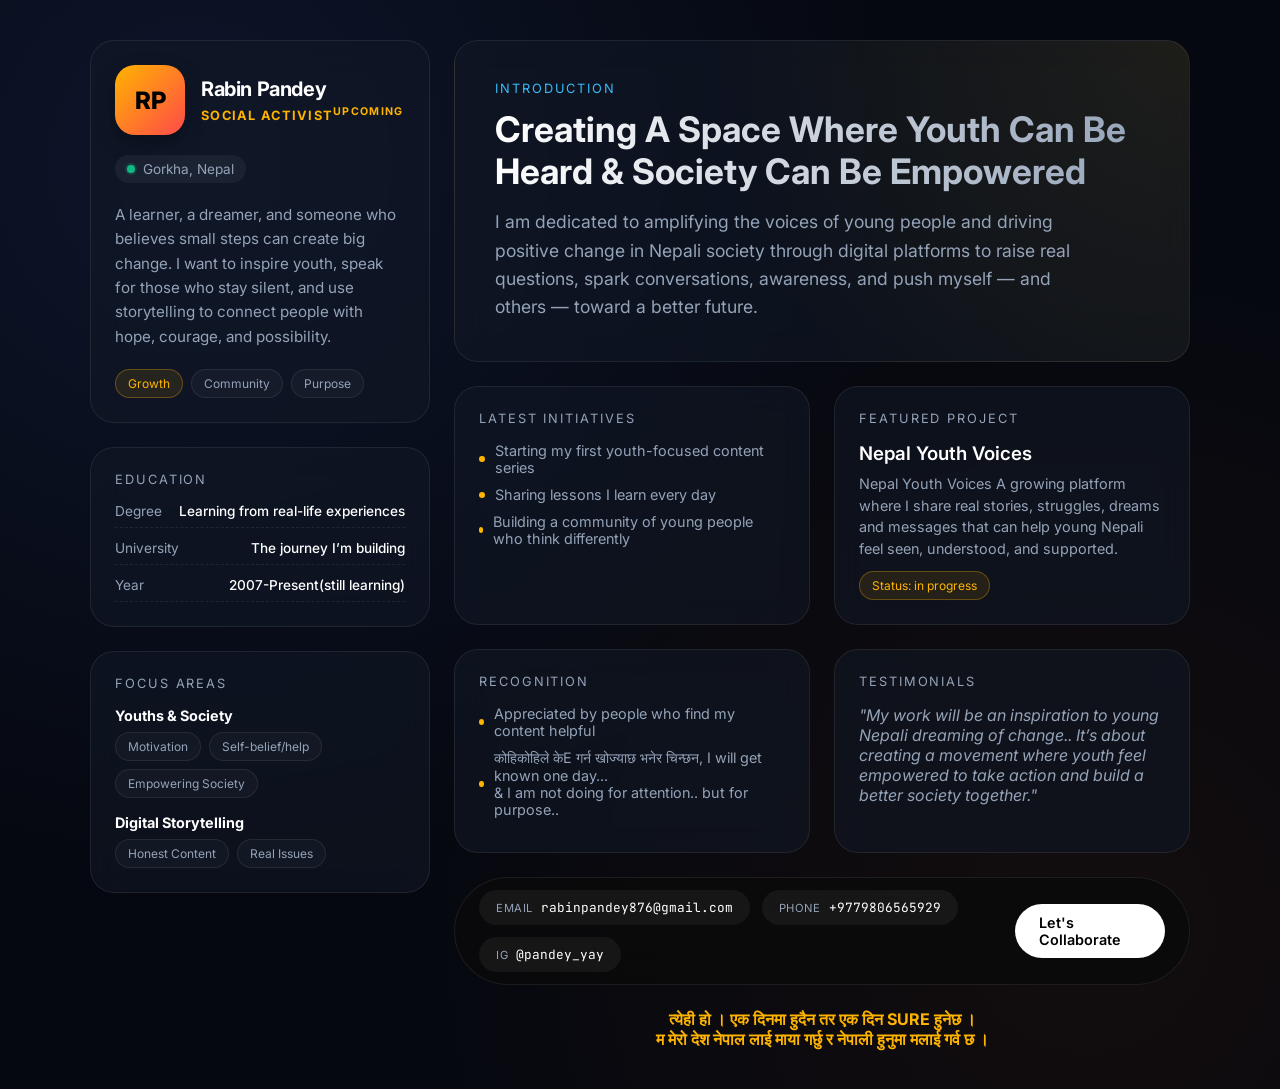
==== index.html @ 6af4e83b "allset" ====
<!DOCTYPE html>
<html lang="en">
<head>
  <meta charset="UTF-8" />
  <meta name="viewport" content="width=device-width, initial-scale=1.0" />
  <title>Rabin Pandey | Social Activist & Digital Storyteller</title>
  <meta name="description" content="Rabin Pandey - Social Activist & Digital Storyteller from Gorkha, Nepal." />
  
  <link rel="preconnect" href="https://fonts.googleapis.com">
  <link rel="preconnect" href="https://fonts.gstatic.com" crossorigin>
  <link href="https://fonts.googleapis.com/css2?family=Inter:wght@300;400;500;600;700&family=JetBrains+Mono:wght@400;500&display=swap" rel="stylesheet">

  <style>
    :root {
      /* Color Palette - Dark Theme */
      --bg-dark: #050810;
      --bg-card: rgba(18, 24, 38, 0.6);
      --bg-card-hover: rgba(30, 41, 59, 0.7);
      
      --accent-primary: #FFB400; /* Gold */
      --accent-glow: rgba(255, 180, 0, 0.3);
      --accent-blue: #38bdf8;
      
      --text-main: #ffffff;
      --text-muted: #94a3b8;
      
      --border-light: rgba(255, 255, 255, 0.08);
      --glass-blur: blur(16px);
      
      --font-main: 'Inter', sans-serif;
      --font-code: 'JetBrains Mono', monospace;
      
      --transition: all 0.3s cubic-bezier(0.25, 0.8, 0.25, 1);
    }

    * { margin: 0; padding: 0; box-sizing: border-box; }

    body {
      min-height: 100vh;
      font-family: var(--font-main);
      background-color: var(--bg-dark);
      /* Subtle animated background mesh */
      background-image: 
        radial-gradient(circle at 15% 15%, rgba(20, 30, 60, 0.6) 0%, transparent 50%),
        radial-gradient(circle at 85% 85%, rgba(40, 20, 10, 0.4) 0%, transparent 50%);
      color: var(--text-main);
      display: flex;
      justify-content: center;
      padding: 40px 20px;
    }

    /* Main Container */
    .container {
      width: 100%;
      max-width: 1100px;
      display: grid;
      grid-template-columns: 340px 1fr; /* Sidebar fixed width, Content flexible */
      gap: 24px;
      animation: fadeIn 0.8s ease-out;
    }

    /* --- Left Sidebar (Profile) --- */
    .sidebar {
      display: flex;
      flex-direction: column;
      gap: 24px;
    }

    /* Common Card Style */
    .card {
      background: var(--bg-card);
      backdrop-filter: var(--glass-blur);
      -webkit-backdrop-filter: var(--glass-blur);
      border: 1px solid var(--border-light);
      border-radius: 24px;
      padding: 24px;
      transition: var(--transition);
      position: relative;
      overflow: hidden;
    }

    .card:hover {
      background: var(--bg-card-hover);
      transform: translateY(-4px);
      border-color: rgba(255, 255, 255, 0.15);
      box-shadow: 0 20px 40px rgba(0,0,0,0.3);
    }

    /* Profile Card specific */
    .profile-card {
      text-align: left;
    }

    .profile-header {
      display: flex;
      align-items: center;
      gap: 16px;
      margin-bottom: 20px;
    }

    .avatar {
      width: 70px;
      height: 70px;
      border-radius: 20px;
      background: linear-gradient(135deg, var(--accent-primary), #ff4a4a);
      display: flex;
      align-items: center;
      justify-content: center;
      font-weight: 800;
      font-size: 1.5rem;
      color: #000;
      box-shadow: 0 8px 20px rgba(0,0,0,0.3);
    }

    .profile-info h1 {
      font-size: 1.25rem;
      font-weight: 700;
      letter-spacing: -0.02em;
    }

    .profile-info h2 {
      font-size: 0.8rem;
      color: var(--accent-primary);
      text-transform: uppercase;
      letter-spacing: 0.1em;
      margin-top: 4px;
    }

    .location {
      display: inline-flex;
      align-items: center;
      gap: 8px;
      font-size: 0.85rem;
      color: var(--text-muted);
      background: rgba(255,255,255,0.05);
      padding: 6px 12px;
      border-radius: 100px;
      margin-bottom: 20px;
    }

    .status-dot {
      width: 8px;
      height: 8px;
      background-color: #10b981; /* Green for active/online */
      border-radius: 50%;
      box-shadow: 0 0 0 2px rgba(16, 185, 129, 0.2);
    }

    .bio {
      font-size: 0.95rem;
      line-height: 1.6;
      color: var(--text-muted);
      margin-bottom: 20px;
    }

    .bio span { color: var(--text-main); font-weight: 500; }

    /* Tags/Pills */
    .tag-container {
      display: flex;
      flex-wrap: wrap;
      gap: 8px;
    }

    .pill {
      font-size: 0.75rem;
      padding: 6px 12px;
      border-radius: 100px;
      background: rgba(255,255,255,0.03);
      border: 1px solid var(--border-light);
      color: var(--text-muted);
    }

    .pill.highlight {
      background: rgba(255, 180, 0, 0.1);
      border-color: rgba(255, 180, 0, 0.3);
      color: var(--accent-primary);
    }

    /* Education List */
    .edu-list {
      list-style: none;
      display: flex;
      flex-direction: column;
      gap: 12px;
      margin-top: 10px;
    }

    .edu-item {
      display: flex;
      justify-content: space-between;
      font-size: 0.85rem;
      border-bottom: 1px dashed var(--border-light);
      padding-bottom: 8px;
    }

    .edu-label { color: var(--text-muted); }
    .edu-val { font-weight: 500; text-align: right; }

    /* Focus Grid */
    .focus-grid {
      display: grid;
      grid-template-columns: 1fr;
      gap: 16px;
    }

    .focus-item h4 {
      font-size: 0.9rem;
      margin-bottom: 8px;
      color: var(--text-main);
    }

    /* --- Right Content Area --- */
    .main-content {
      display: flex;
      flex-direction: column;
      gap: 24px;
    }

    /* Hero Section */
    .hero {
      padding: 40px;
      background: radial-gradient(circle at top right, rgba(255, 180, 0, 0.08), transparent 60%), var(--bg-card);
    }

    .hero-eyebrow {
      font-size: 0.8rem;
      text-transform: uppercase;
      letter-spacing: 0.15em;
      color: var(--accent-blue);
      margin-bottom: 12px;
      display: block;
    }

    .hero h1 {
      font-size: 2.2rem;
      line-height: 1.2;
      margin-bottom: 16px;
      background: linear-gradient(to right, #fff, #94a3b8);
      background-clip: text;
      -webkit-background-clip: text;
      -webkit-text-fill-color: transparent;
    }

    .hero p {
      font-size: 1.1rem;
      color: var(--text-muted);
      max-width: 90%;
      line-height: 1.6;
    }

    /* Bento Grid for Projects */
    .bento-grid {
      display: grid;
      grid-template-columns: repeat(2, 1fr);
      gap: 24px;
    }

    .section-title {
      font-size: 0.8rem;
      text-transform: uppercase;
      letter-spacing: 0.15em;
      color: var(--text-muted);
      margin-bottom: 16px;
    }

    .list-styled li {
      display: flex;
      align-items: center;
      gap: 10px;
      margin-bottom: 10px;
      color: var(--text-muted);
      font-size: 0.9rem;
    }

    .bullet {
      width: 6px;
      height: 6px;
      background: var(--accent-primary);
      border-radius: 50%;
    }

    /* Footer / Contact Bar */
    .contact-bar {
      grid-column: 1 / -1; /* Span full width */
      background: rgba(10, 10, 10, 0.8);
      border: 1px solid var(--border-light);
      border-radius: 100px;
      padding: 12px 24px;
      display: flex;
      justify-content: space-between;
      align-items: center;
      backdrop-filter: blur(20px);
    }

    .contact-links {
      display: flex;
      gap: 12px;
      flex-wrap: wrap;
    }

    .contact-pill {
      display: flex;
      align-items: center;
      gap: 8px;
      background: rgba(255,255,255,0.05);
      border: 1px solid transparent;
      padding: 8px 16px;
      border-radius: 100px;
      font-size: 0.8rem;
      cursor: pointer;
      transition: all 0.2s;
    }

    .contact-pill:hover {
      background: rgba(255,255,255,0.1);
      border-color: var(--accent-primary);
    }

    .contact-pill .label { color: var(--text-muted); text-transform: uppercase; font-size: 0.7rem; letter-spacing: 0.05em; }
    .contact-pill .value { font-family: var(--font-code); color: var(--text-main); }

    .cta-button {
      background: var(--text-main);
      color: #000;
      padding: 10px 24px;
      border-radius: 100px;
      font-weight: 600;
      font-size: 0.9rem;
      text-decoration: none;
      transition: transform 0.2s;
    }
    
    .cta-button:hover { transform: scale(1.05); }

    /* Toast Notification */
    .toast {
      position: fixed;
      bottom: 30px;
      left: 50%;
      transform: translateX(-50%) translateY(100px);
      background: #fff;
      color: #000;
      padding: 12px 24px;
      border-radius: 100px;
      font-weight: 500;
      font-size: 0.9rem;
      opacity: 0;
      transition: all 0.4s cubic-bezier(0.175, 0.885, 0.32, 1.275);
      z-index: 100;
      box-shadow: 0 10px 30px rgba(0,0,0,0.5);
    }

    .toast.show {
      transform: translateX(-50%) translateY(0);
      opacity: 1;
    }

    /* Responsive Design */
    @media (max-width: 900px) {
      .container { grid-template-columns: 1fr; }
      .contact-bar { flex-direction: column; gap: 16px; border-radius: 24px; padding: 20px; align-items: flex-start; }
      .contact-links { width: 100%; }
      .cta-button { width: 100%; text-align: center; }
    }
    
    @media (max-width: 600px) {
      .bento-grid { grid-template-columns: 1fr; }
      .hero h1 { font-size: 1.8rem; }
    }

    @keyframes fadeIn {
      from { opacity: 0; transform: translateY(20px); }
      to { opacity: 1; transform: translateY(0); }
    }
  </style>
</head>
<body>

  <div class="container">
    
    <aside class="sidebar">
      
      <div class="card profile-card">
        <div class="profile-header">
          <div class="avatar">RP</div>
          <div class="profile-info">
            <h1>Rabin Pandey</h1>
            <h2>Social Activist<sup>upcoming</sup></h2>
          </div>
        </div>
        
        <div class="location">
          <span class="status-dot"></span>
          Gorkha, Nepal
        </div>
        
        <p class="bio">
A learner, a dreamer, and someone who believes small steps can create big change. I want to inspire youth, speak for those who stay silent, and use storytelling to connect people with hope, courage, and possibility.        </p>
        
        <div class="tag-container">
          <span class="pill highlight">Growth</span>
          <span class="pill">Community</span>
          <span class="pill">Purpose</span>
        </div>
      </div>

      <div class="card">
        <div class="section-title">Education</div>
        <ul class="edu-list">
          <li class="edu-item">
            <span class="edu-label">Degree</span>
            <span class="edu-val">Learning from real-life experiences</span>
          </li>
          <li class="edu-item">
            <span class="edu-label">University</span>
            <span class="edu-val">The journey I’m building</span>
          </li>
          <li class="edu-item">
            <span class="edu-label">Year</span>
            <span class="edu-val">2007-Present(still learning)</span>
          </li>
        </ul>
      </div>

      <div class="card">
        <div class="section-title">Focus Areas</div>
        <div class="focus-grid">
          <div class="focus-item">
            <h4>Youths & Society</h4>
            <div class="tag-container">
              <span class="pill">Motivation</span>
              <span class="pill">Self-belief/help</span>
              <span class="pill">Empowering Society</span>
            </div>
          </div>
          <div class="focus-item">
            <h4>Digital Storytelling</h4>
            <div class="tag-container">
              <span class="pill">Honest Content</span>
              <span class="pill">Real Issues</span>
            </div>
          </div>
        </div>
      </div>

    </aside>

    <main class="main-content">
      
      <div class="card hero">
        <span class="hero-eyebrow">Introduction</span>
        <h1>Creating A Space Where Youth Can Be Heard & Society Can Be Empowered</h1>
        <p>I am dedicated to amplifying the voices of young people and driving positive change in Nepali society through digital platforms to raise real questions, spark conversations, awareness, and push myself — and others — toward a better future.</p>
      </div>

      <div class="bento-grid">
        
        <div class="card">
          <div class="section-title">Latest Initiatives</div>
          <ul class="list-styled">
            <li><span class="bullet"></span> Starting my first youth-focused content series</li>
            <li><span class="bullet"></span> Sharing lessons I learn every day</li>
            <li><span class="bullet"></span> Building a community of young people who think differently</li>
          </ul>
        </div>

        <div class="card">
          <div class="section-title">Featured Project</div>
          <h3 style="margin-bottom:8px; font-weight:600;">Nepal Youth Voices</h3>
          <p style="color:var(--text-muted); font-size:0.9rem; line-height:1.5;">
            Nepal Youth Voices
            A growing platform where I share real stories, struggles, dreams and messages that can help young Nepali feel seen, understood, and supported.
          </p>
          <div class="tag-container" style="margin-top:12px;">
            <span class="pill highlight"> Status: in progress</span>
          </div>
        </div>

        <div class="card">
          <div class="section-title">Recognition</div>
          <ul class="list-styled">
            <li><span class="bullet"></span> Appreciated by people who find my content helpful</li>
            <li><span class="bullet"></span> कोहिकोहिले केE गर्न खोज्याछ भनेर चिन्छन, I will get known one day... <br> & I am not doing for attention.. but for purpose..</li>
          </ul>
        </div>

        <div class="card">
          <div class="section-title">Testimonials</div>
          <p style="font-style: italic; color:var(--text-muted);">
            "My work will be an inspiration to young Nepali dreaming of change.. It’s about creating a movement where youth feel empowered to take action and build a better society together."
          </p>
        </div>

      </div> <div class="contact-bar">
        <div class="contact-links">
          <div class="contact-pill" onclick="copyToClipboard('rabinpandey876@gmail.com')">
            <span class="label">Email</span>
            <span class="value">rabinpandey876@gmail.com</span>
          </div>
          <div class="contact-pill" onclick="copyToClipboard('+9779806565929')">
            <span class="label">Phone</span>
            <span class="value">+9779806565929</span>
          </div>
          <a href="https://instagram.com/pandey_yay" target="_blank" style="text-decoration:none;">
            <div class="contact-pill">
              <span class="label">IG</span>
              <span class="value">@pandey_yay</span>
            </div>
          </a>
        </div>
        <a href="mailto:rabinpandey876@gmail.com" class="cta-button">Let's Collaborate</a>
      </div>
      <div style="height: 40px;">
        <p style="color: #FFB400; text-align: center;"><b><strong>त्येही हो । एक दिनमा हुदैन तर एक दिन SURE हुनेछ । <br>
                        म मेरो देश नेपाल लाई माया गर्छु र नेपाली हुनुमा मलाई गर्व छ ।  
                  </strong></b></p>
      </div>
    </main>
  </div>

  <div class="toast" id="toast">Copied to clipboard!</div>

  <script>
    function copyToClipboard(text) {
      navigator.clipboard.writeText(text).then(() => {
        const toast = document.getElementById('toast');
        toast.textContent = `Copied: ${text}`;
        toast.classList.add('show');
        
        setTimeout(() => {
          toast.classList.remove('show');
        }, 3000);
      });
    }
  </script>

</body>
</html>
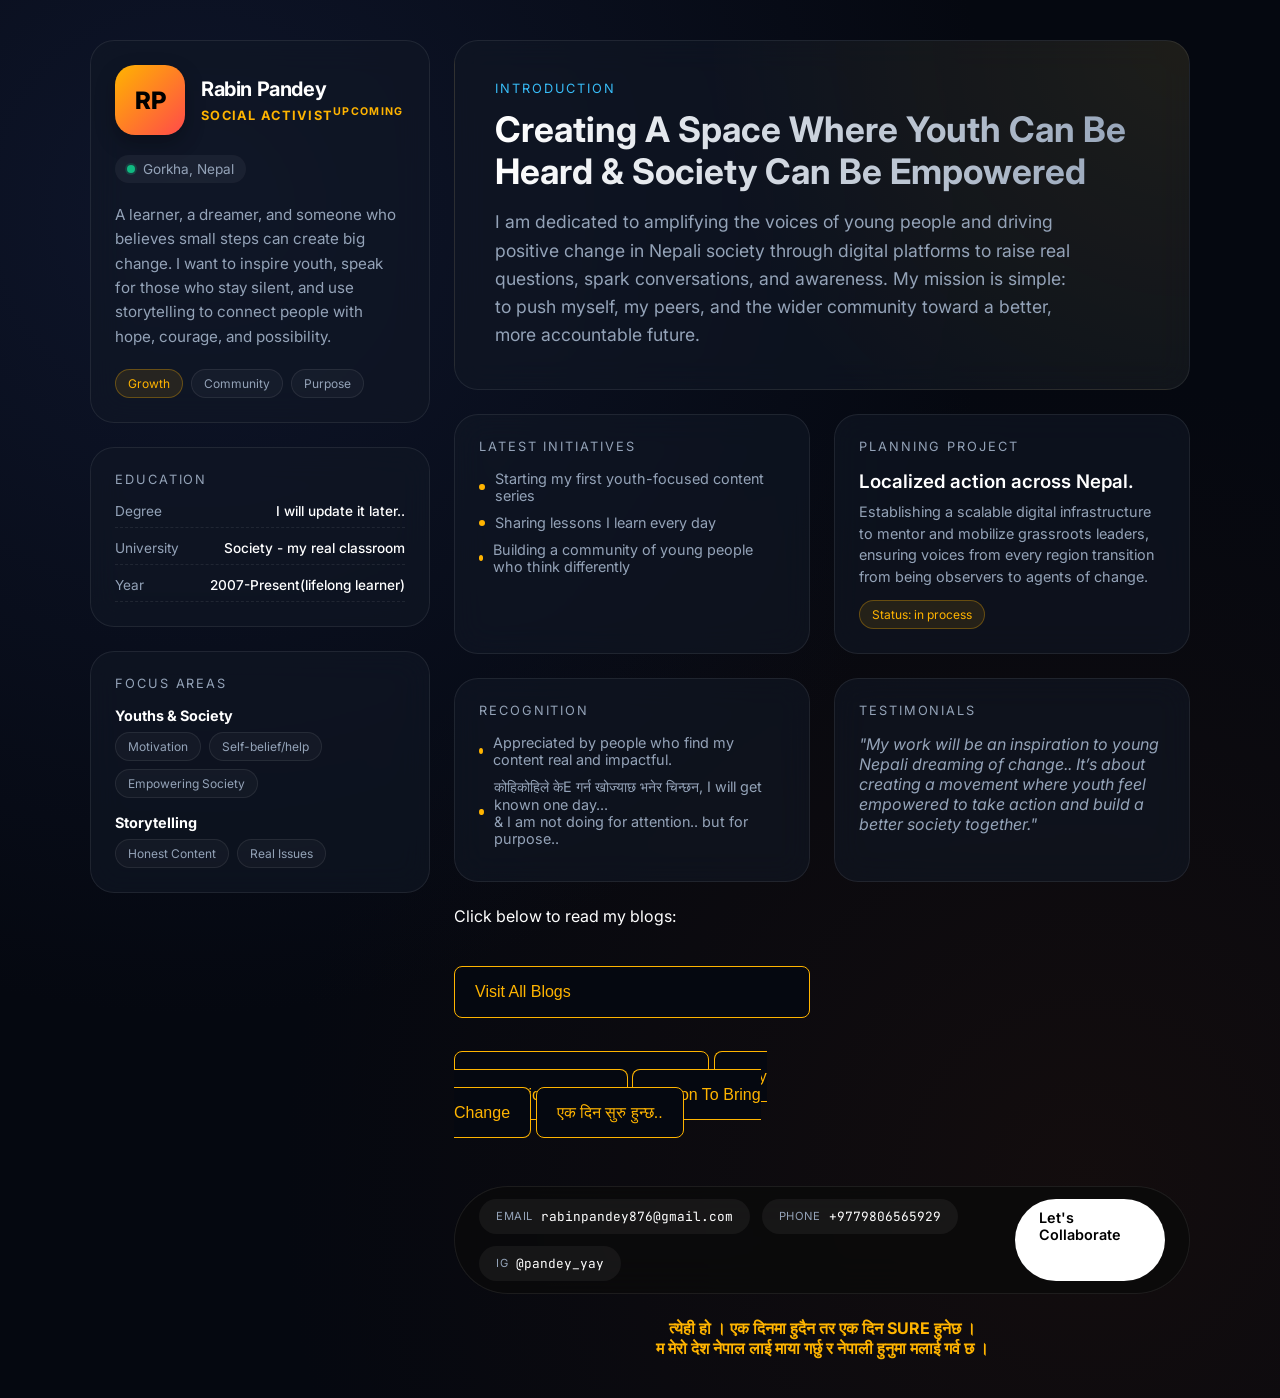
==== commit d44f9495: "blogadd" ====
--- a/index.html
+++ b/index.html
@@ -280,6 +280,31 @@
       border-radius: 50%;
     }
 
+    .blog-links {
+      display: flex;
+      flex-direction: column;
+      gap: 50px;
+      max-width: 600px;
+      margin: 40px auto;
+      font-family: Arial, sans-serif;
+    }
+
+    .blog-links a {
+      text-decoration: none;
+      padding: 16px 20px;
+      border-radius: 8px;
+      background-color: #050810;
+      color: #FFB400;
+      border: 1px solid #FFB400;
+      transition: all 0.7s ease;
+    }
+
+    .blog-links a:hover {
+      background-color: #FFB400;
+      color: #050810;
+      transform: translateY(-2px);
+    }
+
     /* Footer / Contact Bar */
     .contact-bar {
       grid-column: 1 / -1; /* Span full width */
@@ -289,7 +314,7 @@
       padding: 12px 24px;
       display: flex;
       justify-content: space-between;
-      align-items: center;
+      align-items: space-between;
       backdrop-filter: blur(20px);
     }
 
@@ -396,8 +421,9 @@
         </div>
         
         <p class="bio">
-A learner, a dreamer, and someone who believes small steps can create big change. I want to inspire youth, speak for those who stay silent, and use storytelling to connect people with hope, courage, and possibility.        </p>
-        
+          A learner, a dreamer, and someone who believes small steps can create big change. I want to inspire youth, speak for those who stay silent, and use storytelling to connect people with hope, courage, and possibility.        
+        </p>
+
         <div class="tag-container">
           <span class="pill highlight">Growth</span>
           <span class="pill">Community</span>
@@ -410,15 +436,15 @@
         <ul class="edu-list">
           <li class="edu-item">
             <span class="edu-label">Degree</span>
-            <span class="edu-val">Learning from real-life experiences</span>
+            <span class="edu-val">I will update it later..</span>
           </li>
           <li class="edu-item">
             <span class="edu-label">University</span>
-            <span class="edu-val">The journey I’m building</span>
+            <span class="edu-val">Society - my real classroom</span>
           </li>
           <li class="edu-item">
             <span class="edu-label">Year</span>
-            <span class="edu-val">2007-Present(still learning)</span>
+            <span class="edu-val">2007-Present(lifelong learner)</span>
           </li>
         </ul>
       </div>
@@ -435,7 +461,7 @@
             </div>
           </div>
           <div class="focus-item">
-            <h4>Digital Storytelling</h4>
+            <h4>Storytelling</h4>
             <div class="tag-container">
               <span class="pill">Honest Content</span>
               <span class="pill">Real Issues</span>
@@ -451,7 +477,8 @@
       <div class="card hero">
         <span class="hero-eyebrow">Introduction</span>
         <h1>Creating A Space Where Youth Can Be Heard & Society Can Be Empowered</h1>
-        <p>I am dedicated to amplifying the voices of young people and driving positive change in Nepali society through digital platforms to raise real questions, spark conversations, awareness, and push myself — and others — toward a better future.</p>
+        <p>I am dedicated to amplifying the voices of young people and driving positive change in Nepali society through digital platforms to raise real questions, spark conversations, and awareness.
+          My mission is simple: to push myself, my peers, and the wider community toward a better, more accountable future.</p>
       </div>
 
       <div class="bento-grid">
@@ -466,21 +493,21 @@
         </div>
 
         <div class="card">
-          <div class="section-title">Featured Project</div>
-          <h3 style="margin-bottom:8px; font-weight:600;">Nepal Youth Voices</h3>
+          <div class="section-title">Planning Project</div>
+          <h3 style="margin-bottom:8px; font-weight:600;">Localized action across Nepal.</h3>
           <p style="color:var(--text-muted); font-size:0.9rem; line-height:1.5;">
-            Nepal Youth Voices
-            A growing platform where I share real stories, struggles, dreams and messages that can help young Nepali feel seen, understood, and supported.
+            Establishing a scalable digital infrastructure to mentor and mobilize grassroots leaders, 
+            ensuring voices from every region transition from being observers to agents of change.
           </p>
           <div class="tag-container" style="margin-top:12px;">
-            <span class="pill highlight"> Status: in progress</span>
+            <span class="pill highlight"> Status: in process</span>
           </div>
         </div>
 
         <div class="card">
           <div class="section-title">Recognition</div>
           <ul class="list-styled">
-            <li><span class="bullet"></span> Appreciated by people who find my content helpful</li>
+            <li><span class="bullet"></span> Appreciated by people who find my content real and impactful.</li>
             <li><span class="bullet"></span> कोहिकोहिले केE गर्न खोज्याछ भनेर चिन्छन, I will get known one day... <br> & I am not doing for attention.. but for purpose..</li>
           </ul>
         </div>
@@ -490,6 +517,19 @@
           <p style="font-style: italic; color:var(--text-muted);">
             "My work will be an inspiration to young Nepali dreaming of change.. It’s about creating a movement where youth feel empowered to take action and build a better society together."
           </p>
+        </div>
+
+        <div>
+        <p>Click below to read my blogs:</p>
+          <div class="blog-links">
+            <a href="/blogs/">Visit All Blogs</a>
+            <div class="blogs-lists">
+              <a href="/blogs/">The Journey Towards Change</a>
+              <a href="/blogs/">Why Youth's Voice Matters</a>
+              <a href="/blogs/">Action To Bring Change</a>
+              <a href="/blogs/">एक दिन सुरु हुन्छ..</a>
+            </div>
+          </div>
         </div>
 
       </div> <div class="contact-bar">
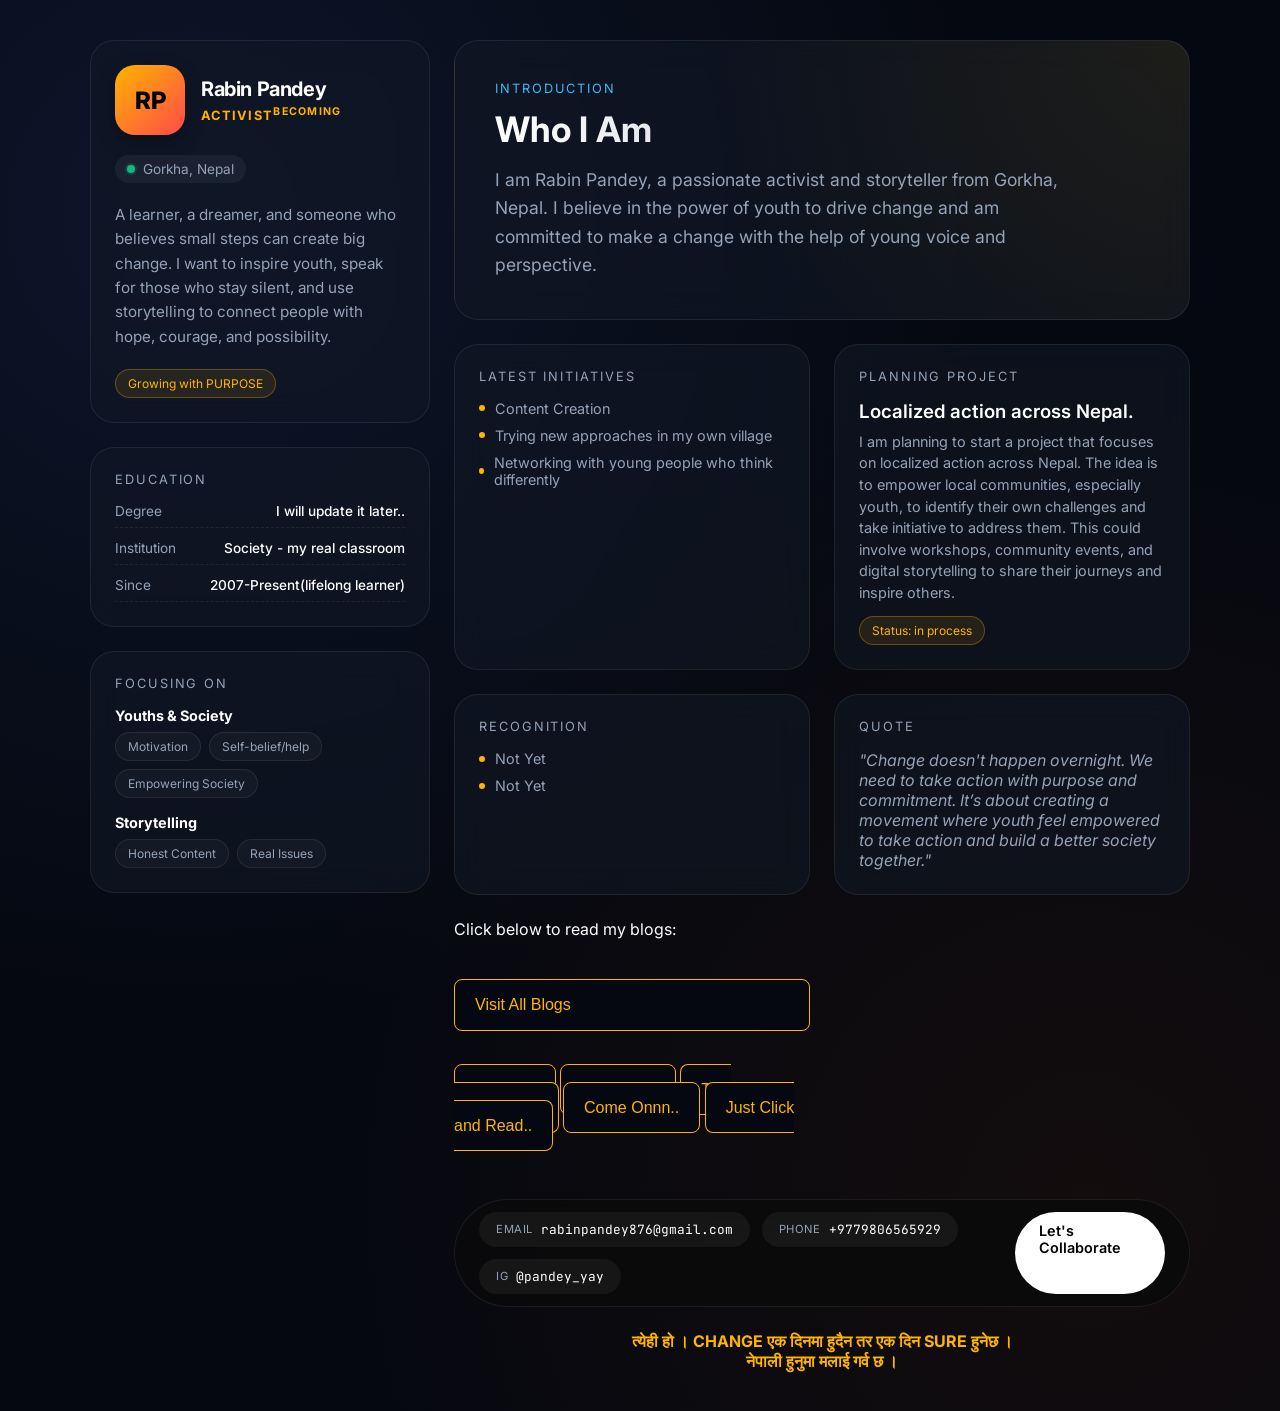
==== commit b57ccb80: "fixing" ====
--- a/index.html
+++ b/index.html
@@ -411,7 +411,7 @@
           <div class="avatar">RP</div>
           <div class="profile-info">
             <h1>Rabin Pandey</h1>
-            <h2>Social Activist<sup>upcoming</sup></h2>
+            <h2>Activist<sup>becoming</sup></h2>
           </div>
         </div>
         
@@ -425,9 +425,8 @@
         </p>
 
         <div class="tag-container">
-          <span class="pill highlight">Growth</span>
-          <span class="pill">Community</span>
-          <span class="pill">Purpose</span>
+          <span class="pill highlight">Growing with PURPOSE</span>
+
         </div>
       </div>
 
@@ -439,18 +438,18 @@
             <span class="edu-val">I will update it later..</span>
           </li>
           <li class="edu-item">
-            <span class="edu-label">University</span>
+            <span class="edu-label">Institution</span>
             <span class="edu-val">Society - my real classroom</span>
           </li>
           <li class="edu-item">
-            <span class="edu-label">Year</span>
+            <span class="edu-label">Since</span>
             <span class="edu-val">2007-Present(lifelong learner)</span>
           </li>
         </ul>
       </div>
 
       <div class="card">
-        <div class="section-title">Focus Areas</div>
+        <div class="section-title">Focusing ON</div>
         <div class="focus-grid">
           <div class="focus-item">
             <h4>Youths & Society</h4>
@@ -476,9 +475,8 @@
       
       <div class="card hero">
         <span class="hero-eyebrow">Introduction</span>
-        <h1>Creating A Space Where Youth Can Be Heard & Society Can Be Empowered</h1>
-        <p>I am dedicated to amplifying the voices of young people and driving positive change in Nepali society through digital platforms to raise real questions, spark conversations, and awareness.
-          My mission is simple: to push myself, my peers, and the wider community toward a better, more accountable future.</p>
+        <h1>Who I Am</h1>
+        <p>I am Rabin Pandey, a passionate activist and storyteller from Gorkha, Nepal. I believe in the power of youth to drive change and am committed to make a change with the help of young voice and perspective.</p>
       </div>
 
       <div class="bento-grid">
@@ -486,9 +484,9 @@
         <div class="card">
           <div class="section-title">Latest Initiatives</div>
           <ul class="list-styled">
-            <li><span class="bullet"></span> Starting my first youth-focused content series</li>
-            <li><span class="bullet"></span> Sharing lessons I learn every day</li>
-            <li><span class="bullet"></span> Building a community of young people who think differently</li>
+            <li><span class="bullet"></span> Content Creation</li>
+            <li><span class="bullet"></span> Trying new approaches in my own village</li>
+            <li><span class="bullet"></span> Networking with young people who think differently</li>
           </ul>
         </div>
 
@@ -496,8 +494,7 @@
           <div class="section-title">Planning Project</div>
           <h3 style="margin-bottom:8px; font-weight:600;">Localized action across Nepal.</h3>
           <p style="color:var(--text-muted); font-size:0.9rem; line-height:1.5;">
-            Establishing a scalable digital infrastructure to mentor and mobilize grassroots leaders, 
-            ensuring voices from every region transition from being observers to agents of change.
+            I am planning to start a project that focuses on localized action across Nepal. The idea is to empower local communities, especially youth, to identify their own challenges and take initiative to address them. This could involve workshops, community events, and digital storytelling to share their journeys and inspire others.
           </p>
           <div class="tag-container" style="margin-top:12px;">
             <span class="pill highlight"> Status: in process</span>
@@ -507,15 +504,15 @@
         <div class="card">
           <div class="section-title">Recognition</div>
           <ul class="list-styled">
-            <li><span class="bullet"></span> Appreciated by people who find my content real and impactful.</li>
-            <li><span class="bullet"></span> कोहिकोहिले केE गर्न खोज्याछ भनेर चिन्छन, I will get known one day... <br> & I am not doing for attention.. but for purpose..</li>
+            <li><span class="bullet"></span> Not Yet</li>
+            <li><span class="bullet"></span> Not Yet</li>
           </ul>
         </div>
 
         <div class="card">
-          <div class="section-title">Testimonials</div>
+          <div class="section-title">Quote</div>
           <p style="font-style: italic; color:var(--text-muted);">
-            "My work will be an inspiration to young Nepali dreaming of change.. It’s about creating a movement where youth feel empowered to take action and build a better society together."
+            "Change doesn't happen overnight. We need to take action with purpose and commitment. It’s about creating a movement where youth feel empowered to take action and build a better society together."
           </p>
         </div>
 
@@ -524,10 +521,11 @@
           <div class="blog-links">
             <a href="/blogs/">Visit All Blogs</a>
             <div class="blogs-lists">
-              <a href="/blogs/">The Journey Towards Change</a>
-              <a href="/blogs/">Why Youth's Voice Matters</a>
-              <a href="/blogs/">Action To Bring Change</a>
-              <a href="/blogs/">एक दिन सुरु हुन्छ..</a>
+              <a href="/blogs/">Read All</a>
+              <a href="/blogs/">Click Here</a>
+              <a href="/blogs/">Title Unavailable</a>
+              <a href="/blogs/">Come Onnn..</a>
+              <a href="/blogs/">Just Click and Read..</a>
             </div>
           </div>
         </div>
@@ -552,8 +550,8 @@
         <a href="mailto:rabinpandey876@gmail.com" class="cta-button">Let's Collaborate</a>
       </div>
       <div style="height: 40px;">
-        <p style="color: #FFB400; text-align: center;"><b><strong>त्येही हो । एक दिनमा हुदैन तर एक दिन SURE हुनेछ । <br>
-                        म मेरो देश नेपाल लाई माया गर्छु र नेपाली हुनुमा मलाई गर्व छ ।  
+        <p style="color: #FFB400; text-align: center;"><b><strong>त्येही हो । CHANGE एक दिनमा हुदैन तर एक दिन SURE हुनेछ । <br>
+                        नेपाली हुनुमा मलाई गर्व छ ।  
                   </strong></b></p>
       </div>
     </main>
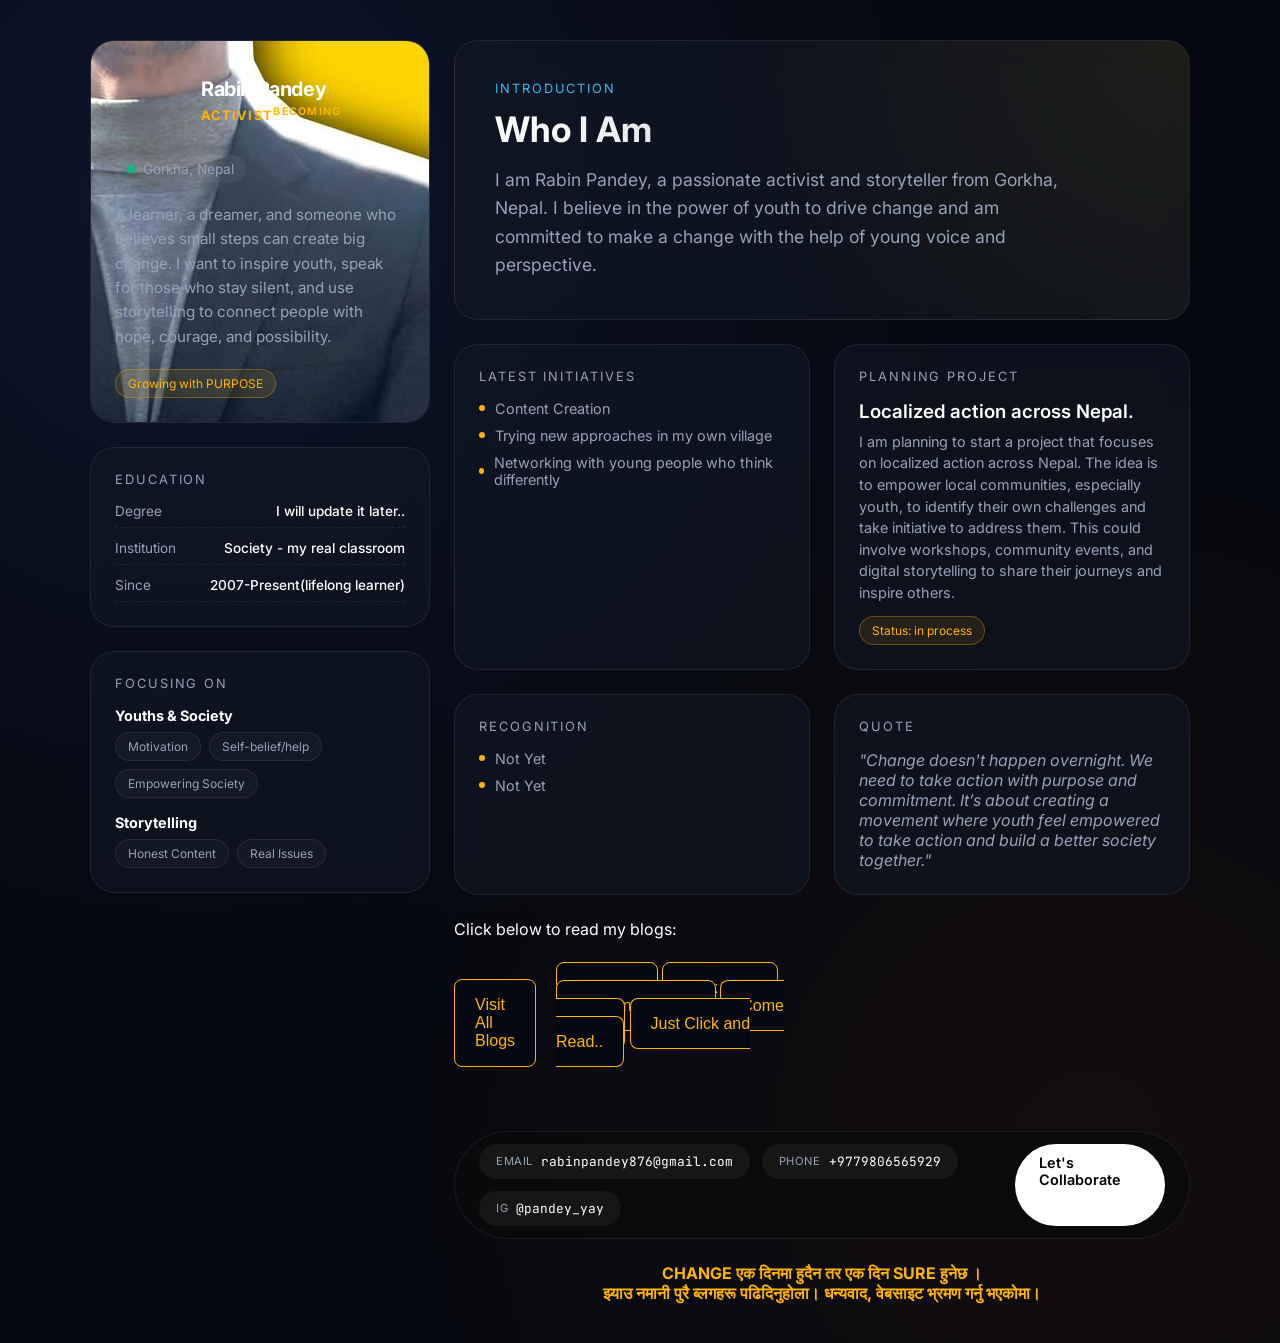
==== commit 8d6c0171: "profile" ====
--- a/index.html
+++ b/index.html
@@ -282,8 +282,8 @@
 
     .blog-links {
       display: flex;
-      flex-direction: column;
-      gap: 50px;
+      flex-direction: row;
+      gap: 20px;
       max-width: 600px;
       margin: 40px auto;
       font-family: Arial, sans-serif;
@@ -302,7 +302,7 @@
     .blog-links a:hover {
       background-color: #FFB400;
       color: #050810;
-      transform: translateY(-2px);
+      transform: translateY(-4px);
     }
 
     /* Footer / Contact Bar */
@@ -408,7 +408,7 @@
       
       <div class="card profile-card">
         <div class="profile-header">
-          <div class="avatar">RP</div>
+          <div class="avatar"><img src="../images/myprofile.jpeg" alt="Rabin Pandey"></div>
           <div class="profile-info">
             <h1>Rabin Pandey</h1>
             <h2>Activist<sup>becoming</sup></h2>
@@ -550,8 +550,8 @@
         <a href="mailto:rabinpandey876@gmail.com" class="cta-button">Let's Collaborate</a>
       </div>
       <div style="height: 40px;">
-        <p style="color: #FFB400; text-align: center;"><b><strong>त्येही हो । CHANGE एक दिनमा हुदैन तर एक दिन SURE हुनेछ । <br>
-                        नेपाली हुनुमा मलाई गर्व छ ।  
+        <p style="color: #FFB400; text-align: center;"><b><strong>CHANGE एक दिनमा हुदैन तर एक दिन SURE हुनेछ । <br>
+                          झ्याउ नमानी पुरै ब्लगहरू पढिदिनुहोला। धन्यवाद, वेबसाइट भ्रमण गर्नु भएकोमा।
                   </strong></b></p>
       </div>
     </main>
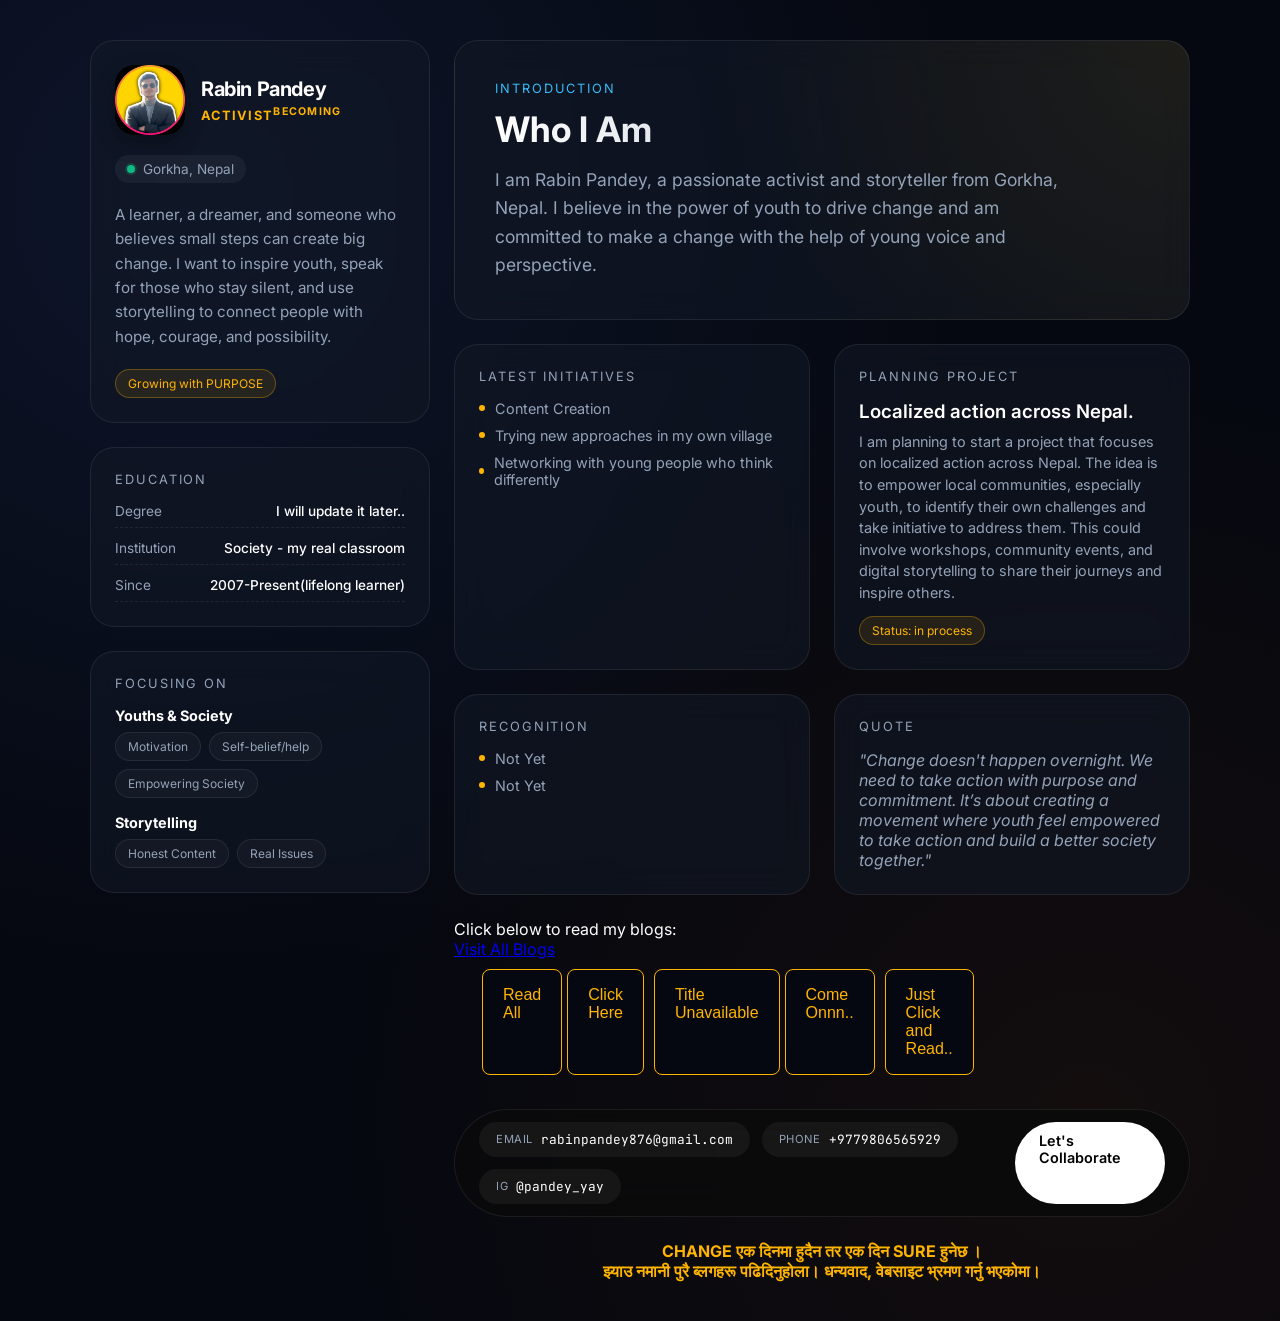
==== commit a9094b19: "fixxx" ====
--- a/index.html
+++ b/index.html
@@ -102,14 +102,17 @@
       width: 70px;
       height: 70px;
       border-radius: 20px;
-      background: linear-gradient(135deg, var(--accent-primary), #ff4a4a);
+      overflow: hidden;
       display: flex;
       align-items: center;
       justify-content: center;
-      font-weight: 800;
-      font-size: 1.5rem;
-      color: #000;
       box-shadow: 0 8px 20px rgba(0,0,0,0.3);
+    }
+
+    .avatar img {
+      width: 100%;
+      height: 100%;
+      object-fit: cover;
     }
 
     .profile-info h1 {
@@ -283,9 +286,9 @@
     .blog-links {
       display: flex;
       flex-direction: row;
-      gap: 20px;
-      max-width: 600px;
-      margin: 40px auto;
+      gap: 5px;
+      max-width: 300px;
+      margin: 10px auto;
       font-family: Arial, sans-serif;
     }
 
@@ -293,16 +296,18 @@
       text-decoration: none;
       padding: 16px 20px;
       border-radius: 8px;
+      width: fit-content;
       background-color: #050810;
       color: #FFB400;
       border: 1px solid #FFB400;
       transition: all 0.7s ease;
+      animation: blinkEffect 0.1s infinite ease-in-out;
     }
 
     .blog-links a:hover {
       background-color: #FFB400;
       color: #050810;
-      transform: translateY(-4px);
+      box-shadow: 0 0 20px rgba(255, 180, 0, 0.6);
     }
 
     /* Footer / Contact Bar */
@@ -397,6 +402,11 @@
     @keyframes fadeIn {
       from { opacity: 0; transform: translateY(20px); }
       to { opacity: 1; transform: translateY(0); }
+    }
+
+    @keyframes blinkEffect {
+      0%, 100% { opacity: 1; transform: scale(1); }
+      50% { opacity: 0.2; transform: scale(1.05); }
     }
   </style>
 </head>
@@ -518,13 +528,13 @@
 
         <div>
         <p>Click below to read my blogs:</p>
+        <div class="blog-lists">
+        <a href="/blogs/">Visit All Blogs</a>
           <div class="blog-links">
-            <a href="/blogs/">Visit All Blogs</a>
-            <div class="blogs-lists">
               <a href="/blogs/">Read All</a>
-              <a href="/blogs/">Click Here</a>
+              <a href="/blogs/">Click Here</a><br>
               <a href="/blogs/">Title Unavailable</a>
-              <a href="/blogs/">Come Onnn..</a>
+              <a href="/blogs/">Come Onnn..</a><br>
               <a href="/blogs/">Just Click and Read..</a>
             </div>
           </div>
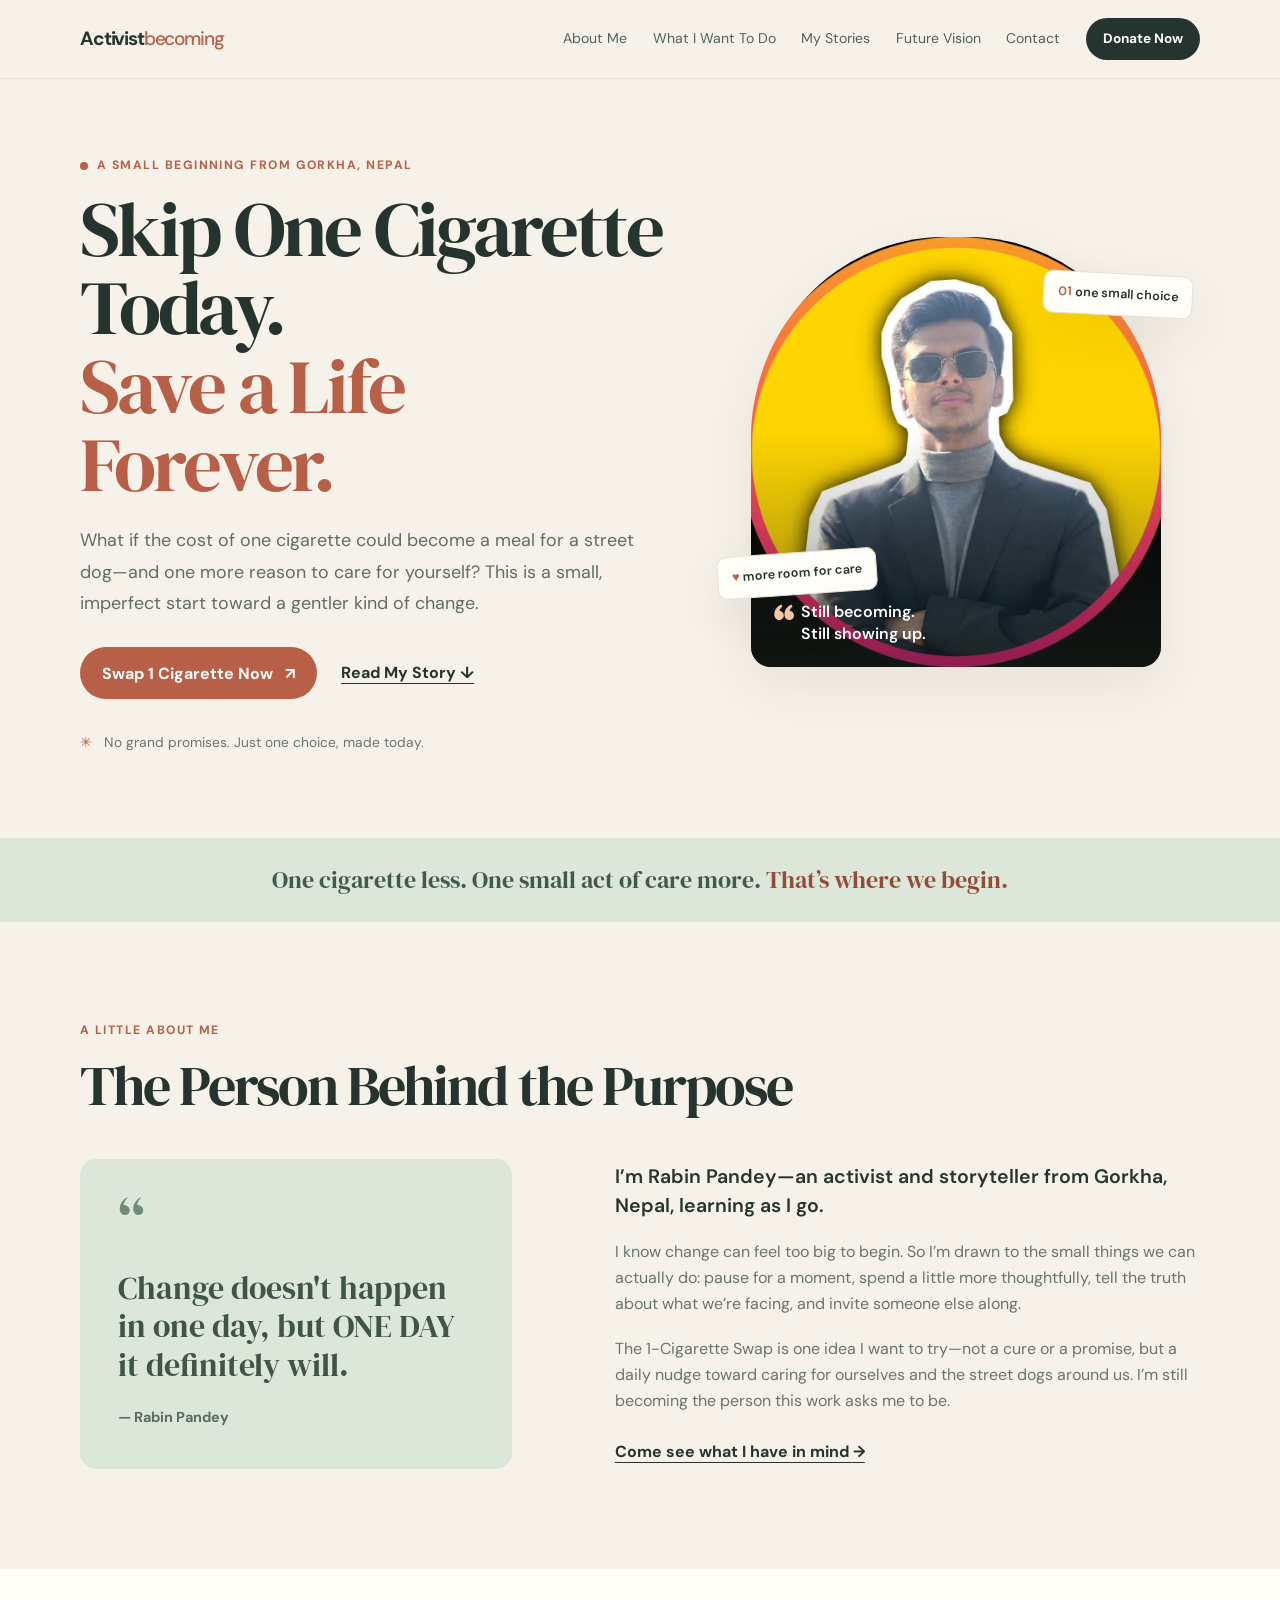
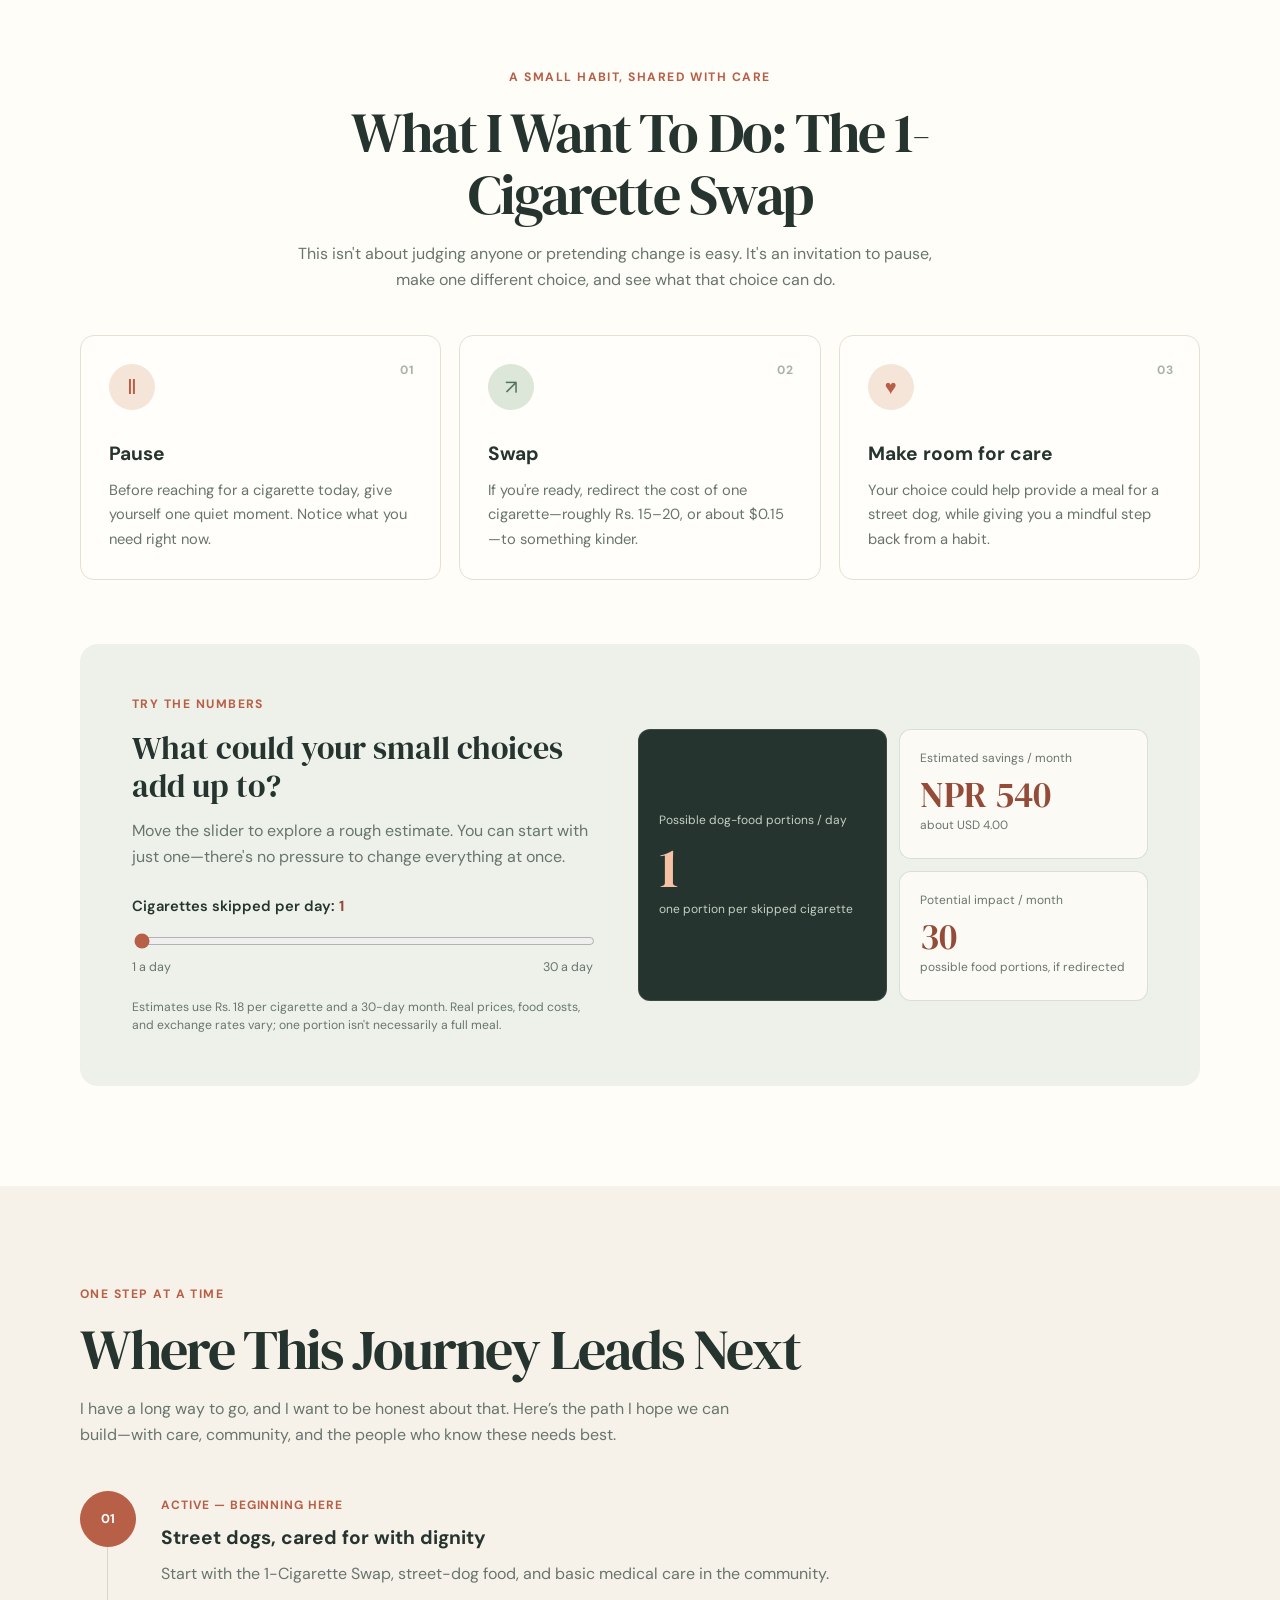
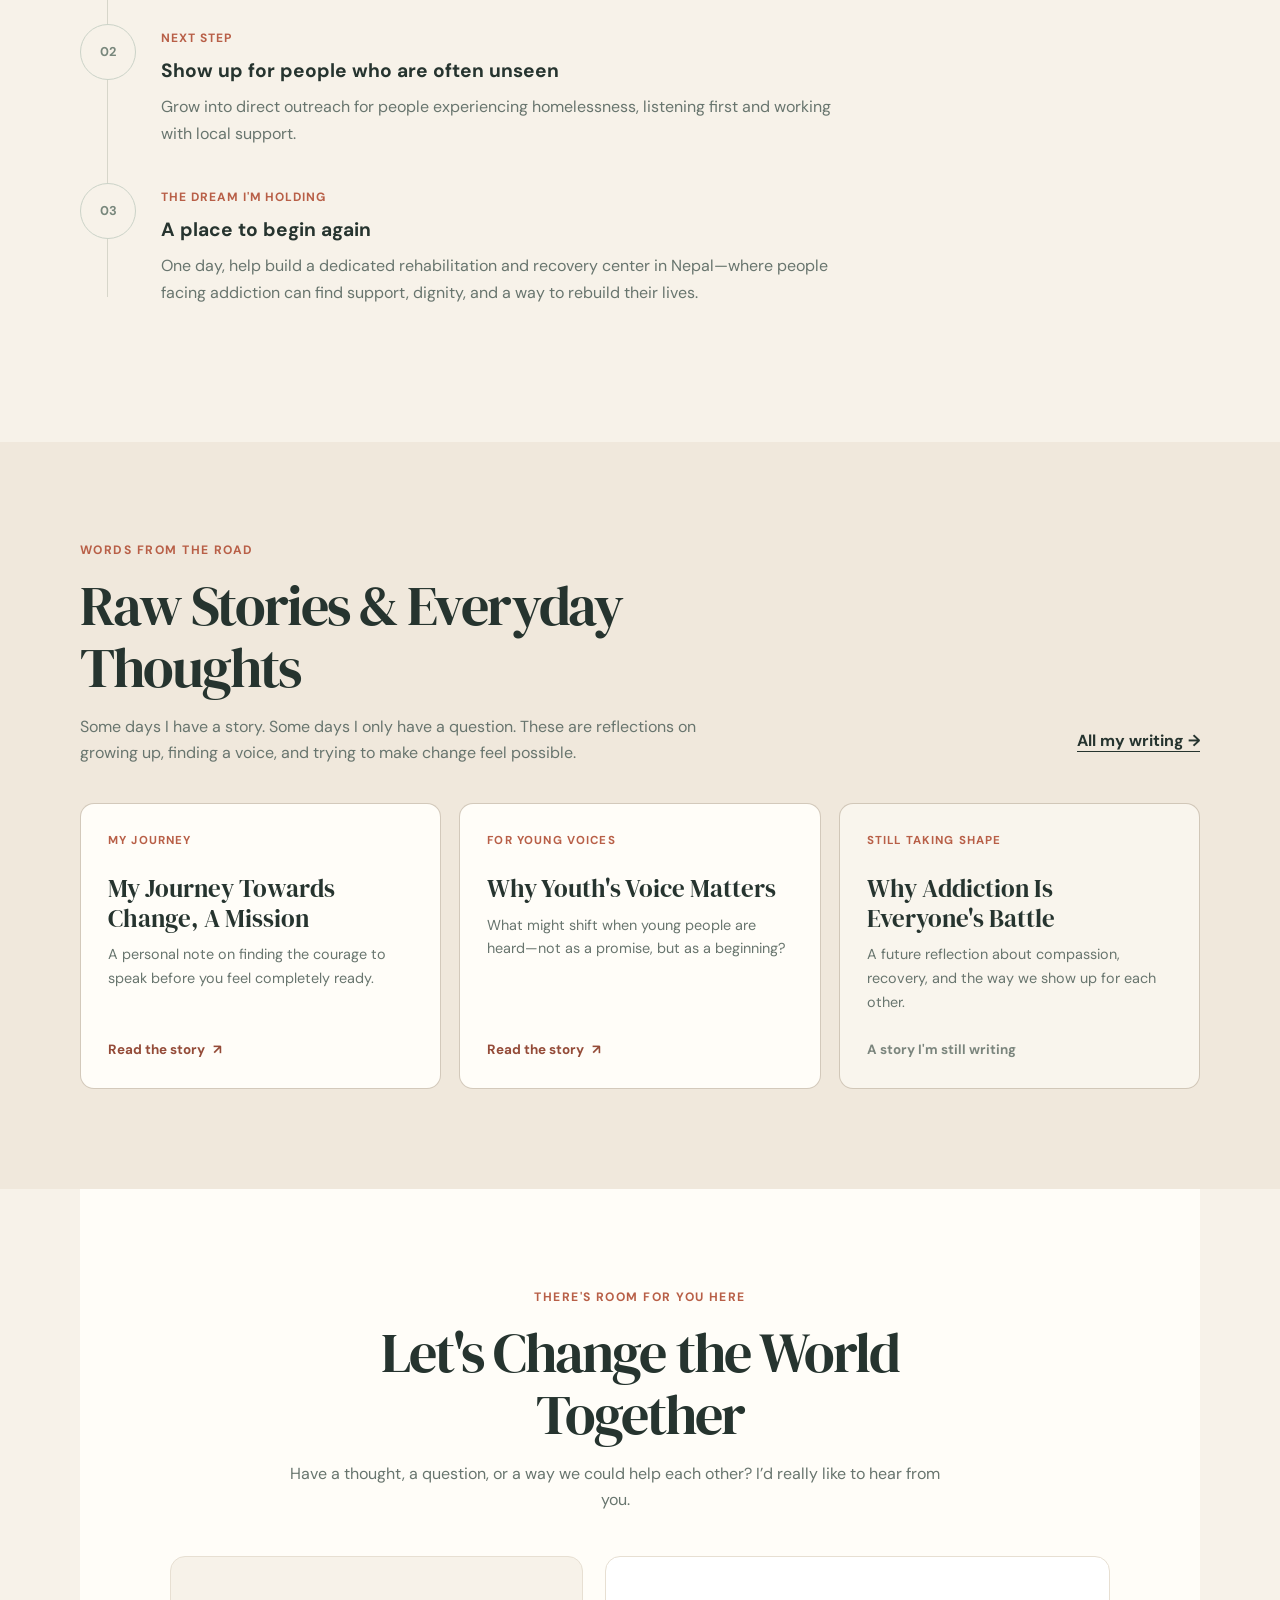
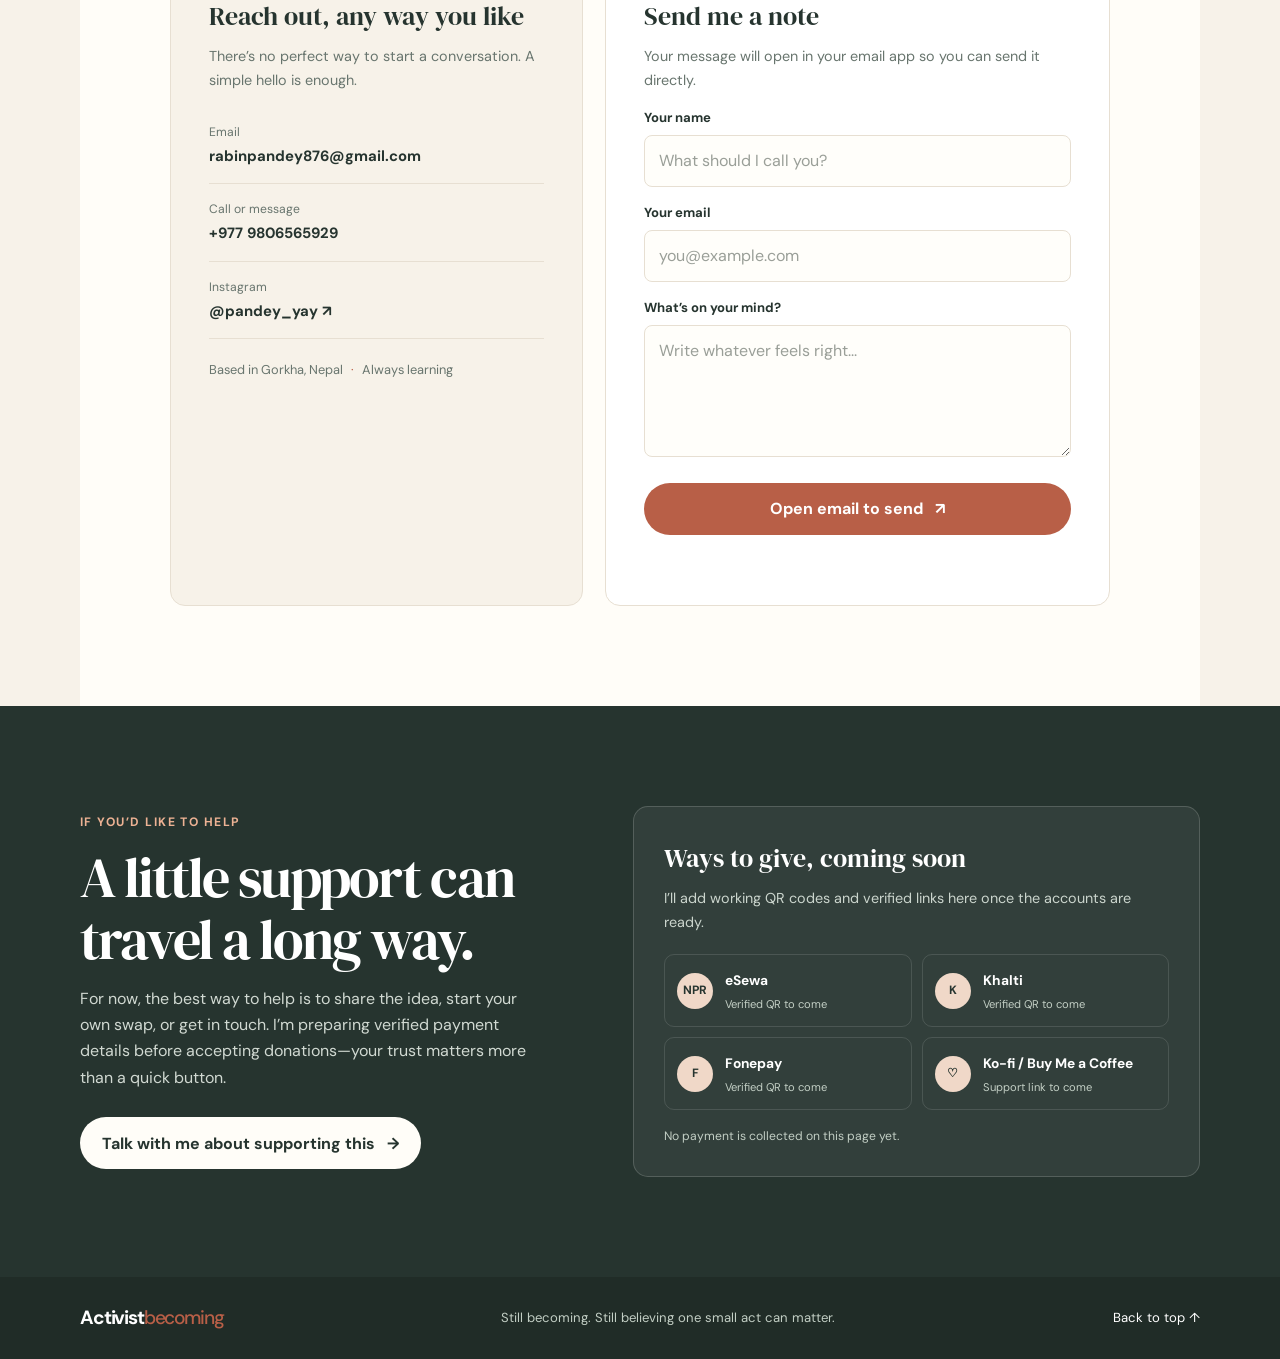
==== commit 9433ec40: "changed-layout" ====
--- a/index.html
+++ b/index.html
@@ -3,585 +3,265 @@
 <head>
   <meta charset="UTF-8" />
   <meta name="viewport" content="width=device-width, initial-scale=1.0" />
-  <title>Rabin Pandey | Social Activist & Digital Storyteller</title>
-  <meta name="description" content="Rabin Pandey - Social Activist & Digital Storyteller from Gorkha, Nepal." />
-  
-  <link rel="preconnect" href="https://fonts.googleapis.com">
-  <link rel="preconnect" href="https://fonts.gstatic.com" crossorigin>
-  <link href="https://fonts.googleapis.com/css2?family=Inter:wght@300;400;500;600;700&family=JetBrains+Mono:wght@400;500&display=swap" rel="stylesheet">
-
-  <style>
-    :root {
-      /* Color Palette - Dark Theme */
-      --bg-dark: #050810;
-      --bg-card: rgba(18, 24, 38, 0.6);
-      --bg-card-hover: rgba(30, 41, 59, 0.7);
-      
-      --accent-primary: #FFB400; /* Gold */
-      --accent-glow: rgba(255, 180, 0, 0.3);
-      --accent-blue: #38bdf8;
-      
-      --text-main: #ffffff;
-      --text-muted: #94a3b8;
-      
-      --border-light: rgba(255, 255, 255, 0.08);
-      --glass-blur: blur(16px);
-      
-      --font-main: 'Inter', sans-serif;
-      --font-code: 'JetBrains Mono', monospace;
-      
-      --transition: all 0.3s cubic-bezier(0.25, 0.8, 0.25, 1);
-    }
-
-    * { margin: 0; padding: 0; box-sizing: border-box; }
-
-    body {
-      min-height: 100vh;
-      font-family: var(--font-main);
-      background-color: var(--bg-dark);
-      /* Subtle animated background mesh */
-      background-image: 
-        radial-gradient(circle at 15% 15%, rgba(20, 30, 60, 0.6) 0%, transparent 50%),
-        radial-gradient(circle at 85% 85%, rgba(40, 20, 10, 0.4) 0%, transparent 50%);
-      color: var(--text-main);
-      display: flex;
-      justify-content: center;
-      padding: 40px 20px;
-    }
-
-    /* Main Container */
-    .container {
-      width: 100%;
-      max-width: 1100px;
-      display: grid;
-      grid-template-columns: 340px 1fr; /* Sidebar fixed width, Content flexible */
-      gap: 24px;
-      animation: fadeIn 0.8s ease-out;
-    }
-
-    /* --- Left Sidebar (Profile) --- */
-    .sidebar {
-      display: flex;
-      flex-direction: column;
-      gap: 24px;
-    }
-
-    /* Common Card Style */
-    .card {
-      background: var(--bg-card);
-      backdrop-filter: var(--glass-blur);
-      -webkit-backdrop-filter: var(--glass-blur);
-      border: 1px solid var(--border-light);
-      border-radius: 24px;
-      padding: 24px;
-      transition: var(--transition);
-      position: relative;
-      overflow: hidden;
-    }
-
-    .card:hover {
-      background: var(--bg-card-hover);
-      transform: translateY(-4px);
-      border-color: rgba(255, 255, 255, 0.15);
-      box-shadow: 0 20px 40px rgba(0,0,0,0.3);
-    }
-
-    /* Profile Card specific */
-    .profile-card {
-      text-align: left;
-    }
-
-    .profile-header {
-      display: flex;
-      align-items: center;
-      gap: 16px;
-      margin-bottom: 20px;
-    }
-
-    .avatar {
-      width: 70px;
-      height: 70px;
-      border-radius: 20px;
-      overflow: hidden;
-      display: flex;
-      align-items: center;
-      justify-content: center;
-      box-shadow: 0 8px 20px rgba(0,0,0,0.3);
-    }
-
-    .avatar img {
-      width: 100%;
-      height: 100%;
-      object-fit: cover;
-    }
-
-    .profile-info h1 {
-      font-size: 1.25rem;
-      font-weight: 700;
-      letter-spacing: -0.02em;
-    }
-
-    .profile-info h2 {
-      font-size: 0.8rem;
-      color: var(--accent-primary);
-      text-transform: uppercase;
-      letter-spacing: 0.1em;
-      margin-top: 4px;
-    }
-
-    .location {
-      display: inline-flex;
-      align-items: center;
-      gap: 8px;
-      font-size: 0.85rem;
-      color: var(--text-muted);
-      background: rgba(255,255,255,0.05);
-      padding: 6px 12px;
-      border-radius: 100px;
-      margin-bottom: 20px;
-    }
-
-    .status-dot {
-      width: 8px;
-      height: 8px;
-      background-color: #10b981; /* Green for active/online */
-      border-radius: 50%;
-      box-shadow: 0 0 0 2px rgba(16, 185, 129, 0.2);
-    }
-
-    .bio {
-      font-size: 0.95rem;
-      line-height: 1.6;
-      color: var(--text-muted);
-      margin-bottom: 20px;
-    }
-
-    .bio span { color: var(--text-main); font-weight: 500; }
-
-    /* Tags/Pills */
-    .tag-container {
-      display: flex;
-      flex-wrap: wrap;
-      gap: 8px;
-    }
-
-    .pill {
-      font-size: 0.75rem;
-      padding: 6px 12px;
-      border-radius: 100px;
-      background: rgba(255,255,255,0.03);
-      border: 1px solid var(--border-light);
-      color: var(--text-muted);
-    }
-
-    .pill.highlight {
-      background: rgba(255, 180, 0, 0.1);
-      border-color: rgba(255, 180, 0, 0.3);
-      color: var(--accent-primary);
-    }
-
-    /* Education List */
-    .edu-list {
-      list-style: none;
-      display: flex;
-      flex-direction: column;
-      gap: 12px;
-      margin-top: 10px;
-    }
-
-    .edu-item {
-      display: flex;
-      justify-content: space-between;
-      font-size: 0.85rem;
-      border-bottom: 1px dashed var(--border-light);
-      padding-bottom: 8px;
-    }
-
-    .edu-label { color: var(--text-muted); }
-    .edu-val { font-weight: 500; text-align: right; }
-
-    /* Focus Grid */
-    .focus-grid {
-      display: grid;
-      grid-template-columns: 1fr;
-      gap: 16px;
-    }
-
-    .focus-item h4 {
-      font-size: 0.9rem;
-      margin-bottom: 8px;
-      color: var(--text-main);
-    }
-
-    /* --- Right Content Area --- */
-    .main-content {
-      display: flex;
-      flex-direction: column;
-      gap: 24px;
-    }
-
-    /* Hero Section */
-    .hero {
-      padding: 40px;
-      background: radial-gradient(circle at top right, rgba(255, 180, 0, 0.08), transparent 60%), var(--bg-card);
-    }
-
-    .hero-eyebrow {
-      font-size: 0.8rem;
-      text-transform: uppercase;
-      letter-spacing: 0.15em;
-      color: var(--accent-blue);
-      margin-bottom: 12px;
-      display: block;
-    }
-
-    .hero h1 {
-      font-size: 2.2rem;
-      line-height: 1.2;
-      margin-bottom: 16px;
-      background: linear-gradient(to right, #fff, #94a3b8);
-      background-clip: text;
-      -webkit-background-clip: text;
-      -webkit-text-fill-color: transparent;
-    }
-
-    .hero p {
-      font-size: 1.1rem;
-      color: var(--text-muted);
-      max-width: 90%;
-      line-height: 1.6;
-    }
-
-    /* Bento Grid for Projects */
-    .bento-grid {
-      display: grid;
-      grid-template-columns: repeat(2, 1fr);
-      gap: 24px;
-    }
-
-    .section-title {
-      font-size: 0.8rem;
-      text-transform: uppercase;
-      letter-spacing: 0.15em;
-      color: var(--text-muted);
-      margin-bottom: 16px;
-    }
-
-    .list-styled li {
-      display: flex;
-      align-items: center;
-      gap: 10px;
-      margin-bottom: 10px;
-      color: var(--text-muted);
-      font-size: 0.9rem;
-    }
-
-    .bullet {
-      width: 6px;
-      height: 6px;
-      background: var(--accent-primary);
-      border-radius: 50%;
-    }
-
-    .blog-links {
-      display: flex;
-      flex-direction: row;
-      gap: 5px;
-      max-width: 300px;
-      margin: 10px auto;
-      font-family: Arial, sans-serif;
-    }
-
-    .blog-links a {
-      text-decoration: none;
-      padding: 16px 20px;
-      border-radius: 8px;
-      width: fit-content;
-      background-color: #050810;
-      color: #FFB400;
-      border: 1px solid #FFB400;
-      transition: all 0.7s ease;
-      animation: blinkEffect 0.1s infinite ease-in-out;
-    }
-
-    .blog-links a:hover {
-      background-color: #FFB400;
-      color: #050810;
-      box-shadow: 0 0 20px rgba(255, 180, 0, 0.6);
-    }
-
-    /* Footer / Contact Bar */
-    .contact-bar {
-      grid-column: 1 / -1; /* Span full width */
-      background: rgba(10, 10, 10, 0.8);
-      border: 1px solid var(--border-light);
-      border-radius: 100px;
-      padding: 12px 24px;
-      display: flex;
-      justify-content: space-between;
-      align-items: space-between;
-      backdrop-filter: blur(20px);
-    }
-
-    .contact-links {
-      display: flex;
-      gap: 12px;
-      flex-wrap: wrap;
-    }
-
-    .contact-pill {
-      display: flex;
-      align-items: center;
-      gap: 8px;
-      background: rgba(255,255,255,0.05);
-      border: 1px solid transparent;
-      padding: 8px 16px;
-      border-radius: 100px;
-      font-size: 0.8rem;
-      cursor: pointer;
-      transition: all 0.2s;
-    }
-
-    .contact-pill:hover {
-      background: rgba(255,255,255,0.1);
-      border-color: var(--accent-primary);
-    }
-
-    .contact-pill .label { color: var(--text-muted); text-transform: uppercase; font-size: 0.7rem; letter-spacing: 0.05em; }
-    .contact-pill .value { font-family: var(--font-code); color: var(--text-main); }
-
-    .cta-button {
-      background: var(--text-main);
-      color: #000;
-      padding: 10px 24px;
-      border-radius: 100px;
-      font-weight: 600;
-      font-size: 0.9rem;
-      text-decoration: none;
-      transition: transform 0.2s;
-    }
-    
-    .cta-button:hover { transform: scale(1.05); }
-
-    /* Toast Notification */
-    .toast {
-      position: fixed;
-      bottom: 30px;
-      left: 50%;
-      transform: translateX(-50%) translateY(100px);
-      background: #fff;
-      color: #000;
-      padding: 12px 24px;
-      border-radius: 100px;
-      font-weight: 500;
-      font-size: 0.9rem;
-      opacity: 0;
-      transition: all 0.4s cubic-bezier(0.175, 0.885, 0.32, 1.275);
-      z-index: 100;
-      box-shadow: 0 10px 30px rgba(0,0,0,0.5);
-    }
-
-    .toast.show {
-      transform: translateX(-50%) translateY(0);
-      opacity: 1;
-    }
-
-    /* Responsive Design */
-    @media (max-width: 900px) {
-      .container { grid-template-columns: 1fr; }
-      .contact-bar { flex-direction: column; gap: 16px; border-radius: 24px; padding: 20px; align-items: flex-start; }
-      .contact-links { width: 100%; }
-      .cta-button { width: 100%; text-align: center; }
-    }
-    
-    @media (max-width: 600px) {
-      .bento-grid { grid-template-columns: 1fr; }
-      .hero h1 { font-size: 1.8rem; }
-    }
-
-    @keyframes fadeIn {
-      from { opacity: 0; transform: translateY(20px); }
-      to { opacity: 1; transform: translateY(0); }
-    }
-
-    @keyframes blinkEffect {
-      0%, 100% { opacity: 1; transform: scale(1); }
-      50% { opacity: 0.2; transform: scale(1.05); }
-    }
-  </style>
+  <meta name="theme-color" content="#f7f2e9" />
+  <title>Activistbecoming — Small steps, a kinder world</title>
+  <meta name="description" content="Rabin Pandey is an activist and storyteller from Gorkha, Nepal. Join the 1-Cigarette Swap and turn one small daily choice into care for street dogs and yourself." />
+  <link rel="preconnect" href="https://fonts.googleapis.com" />
+  <link rel="preconnect" href="https://fonts.gstatic.com" crossorigin />
+  <link href="https://fonts.googleapis.com/css2?family=DM+Sans:wght@400;500;600;700&family=DM+Serif+Display&display=swap" rel="stylesheet" />
+  <link rel="stylesheet" href="style.css" />
+  <script src="script.js" defer></script>
 </head>
 <body>
-
-  <div class="container">
-    
-    <aside class="sidebar">
-      
-      <div class="card profile-card">
-        <div class="profile-header">
-          <div class="avatar"><img src="../images/myprofile.jpeg" alt="Rabin Pandey"></div>
-          <div class="profile-info">
-            <h1>Rabin Pandey</h1>
-            <h2>Activist<sup>becoming</sup></h2>
-          </div>
-        </div>
-        
-        <div class="location">
-          <span class="status-dot"></span>
-          Gorkha, Nepal
-        </div>
-        
-        <p class="bio">
-          A learner, a dreamer, and someone who believes small steps can create big change. I want to inspire youth, speak for those who stay silent, and use storytelling to connect people with hope, courage, and possibility.        
-        </p>
-
-        <div class="tag-container">
-          <span class="pill highlight">Growing with PURPOSE</span>
-
-        </div>
-      </div>
-
-      <div class="card">
-        <div class="section-title">Education</div>
-        <ul class="edu-list">
-          <li class="edu-item">
-            <span class="edu-label">Degree</span>
-            <span class="edu-val">I will update it later..</span>
-          </li>
-          <li class="edu-item">
-            <span class="edu-label">Institution</span>
-            <span class="edu-val">Society - my real classroom</span>
-          </li>
-          <li class="edu-item">
-            <span class="edu-label">Since</span>
-            <span class="edu-val">2007-Present(lifelong learner)</span>
-          </li>
-        </ul>
-      </div>
-
-      <div class="card">
-        <div class="section-title">Focusing ON</div>
-        <div class="focus-grid">
-          <div class="focus-item">
-            <h4>Youths & Society</h4>
-            <div class="tag-container">
-              <span class="pill">Motivation</span>
-              <span class="pill">Self-belief/help</span>
-              <span class="pill">Empowering Society</span>
+  <a class="skip-link" href="#main">Skip to the good part</a>
+  <header class="site-header">
+    <div class="nav-wrap">
+      <a class="brand" href="#home" aria-label="Activistbecoming home">Activist<span>becoming</span></a>
+      <button class="menu-toggle" type="button" aria-expanded="false" aria-controls="site-nav" aria-label="Open navigation">
+        <span></span><span></span>
+      </button>
+      <nav class="site-nav" id="site-nav" aria-label="Main navigation">
+        <a href="#about">About Me</a>
+        <a href="#campaign">What I Want To Do</a>
+        <a href="#stories">My Stories</a>
+        <a href="#future">Future Vision</a>
+        <a href="#contact">Contact</a>
+        <a class="button button-small button-dark" href="#donate">Donate Now</a>
+      </nav>
+    </div>
+  </header>
+
+  <main id="main">
+    <section class="hero section-wrap" id="home" aria-labelledby="hero-title">
+      <div class="hero-copy">
+        <p class="eyebrow"><span class="eyebrow-dot"></span> A small beginning from Gorkha, Nepal</p>
+        <h1 id="hero-title">Skip One Cigarette Today.<br /><em>Save a Life Forever.</em></h1>
+        <p class="hero-lede">What if the cost of one cigarette could become a meal for a street dog—and one more reason to care for yourself? This is a small, imperfect start toward a gentler kind of change.</p>
+        <div class="hero-actions">
+          <a class="button button-primary" href="#campaign">Swap 1 Cigarette Now <span aria-hidden="true">↗</span></a>
+          <a class="text-link" href="#about">Read My Story <span aria-hidden="true">↓</span></a>
+        </div>
+        <div class="hero-note"><span aria-hidden="true">✳</span> No grand promises. Just one choice, made today.</div>
+      </div>
+      <div class="hero-art">
+        <div class="photo-frame">
+          <img src="images/myprofile.jpeg" alt="Rabin Pandey, activist and storyteller from Gorkha, Nepal" />
+          <div class="photo-caption"><span class="caption-mark">“</span><span>Still becoming.<br />Still showing up.</span></div>
+        </div>
+        <div class="floating-note note-one"><span>01</span> one small choice</div>
+        <div class="floating-note note-two"><span aria-hidden="true">♥</span> more room for care</div>
+      </div>
+    </section>
+
+    <section class="intro-band" aria-label="A note about the campaign">
+      <p>One cigarette less. One small act of care more. <span>That’s where we begin.</span></p>
+    </section>
+
+    <section class="section-wrap section-pad about-section" id="about" aria-labelledby="about-title">
+      <div class="section-heading">
+        <p class="eyebrow">A little about me</p>
+        <h2 id="about-title">The Person Behind the Purpose</h2>
+      </div>
+      <div class="about-grid">
+        <blockquote class="quote-card">
+          <span class="quote-mark" aria-hidden="true">“</span>
+          <p>Change doesn't happen in one day, but ONE DAY it definitely will.</p>
+          <cite>— Rabin Pandey</cite>
+        </blockquote>
+        <div class="about-copy">
+          <p class="lead-copy">I’m Rabin Pandey—an activist and storyteller from Gorkha, Nepal, learning as I go.</p>
+          <p>I know change can feel too big to begin. So I’m drawn to the small things we can actually do: pause for a moment, spend a little more thoughtfully, tell the truth about what we’re facing, and invite someone else along.</p>
+          <p>The 1-Cigarette Swap is one idea I want to try—not a cure or a promise, but a daily nudge toward caring for ourselves and the street dogs around us. I’m still becoming the person this work asks me to be.</p>
+          <a class="text-link" href="#campaign">Come see what I have in mind <span aria-hidden="true">→</span></a>
+        </div>
+      </div>
+    </section>
+
+    <section class="campaign-section section-pad" id="campaign" aria-labelledby="campaign-title">
+      <div class="section-wrap">
+        <div class="section-heading section-heading-center">
+          <p class="eyebrow">A small habit, shared with care</p>
+          <h2 id="campaign-title">What I Want To Do: The 1-Cigarette Swap</h2>
+          <p class="section-intro">This isn't about judging anyone or pretending change is easy. It's an invitation to pause, make one different choice, and see what that choice can do.</p>
+        </div>
+        <div class="steps-grid">
+          <article class="step-card">
+            <span class="step-number">01</span>
+            <span class="step-icon" aria-hidden="true">Ⅱ</span>
+            <h3>Pause</h3>
+            <p>Before reaching for a cigarette today, give yourself one quiet moment. Notice what you need right now.</p>
+          </article>
+          <article class="step-card">
+            <span class="step-number">02</span>
+            <span class="step-icon" aria-hidden="true">↗</span>
+            <h3>Swap</h3>
+            <p>If you're ready, redirect the cost of one cigarette—roughly Rs. 15–20, or about $0.15—to something kinder.</p>
+          </article>
+          <article class="step-card">
+            <span class="step-number">03</span>
+            <span class="step-icon" aria-hidden="true">♥</span>
+            <h3>Make room for care</h3>
+            <p>Your choice could help provide a meal for a street dog, while giving you a mindful step back from a habit.</p>
+          </article>
+        </div>
+
+        <div class="calculator" aria-labelledby="calculator-title">
+          <div class="calculator-copy">
+            <p class="eyebrow">Try the numbers</p>
+            <h3 id="calculator-title">What could your small choices add up to?</h3>
+            <p>Move the slider to explore a rough estimate. You can start with just one—there's no pressure to change everything at once.</p>
+            <label for="cigarette-slider">Cigarettes skipped per day: <strong id="slider-value">1</strong></label>
+            <input id="cigarette-slider" type="range" min="1" max="30" value="1" step="1" aria-describedby="estimate-note" />
+            <div class="range-labels"><span>1 a day</span><span>30 a day</span></div>
+            <p class="estimate-note" id="estimate-note">Estimates use Rs. 18 per cigarette and a 30-day month. Real prices, food costs, and exchange rates vary; one portion isn't necessarily a full meal.</p>
+          </div>
+          <div class="impact-grid" aria-live="polite" aria-atomic="true">
+            <div class="impact-card impact-feature">
+              <span class="impact-label">Possible dog-food portions / day</span>
+              <strong id="meals-output">1</strong>
+              <span class="impact-detail">one portion per skipped cigarette</span>
             </div>
-          </div>
-          <div class="focus-item">
-            <h4>Storytelling</h4>
-            <div class="tag-container">
-              <span class="pill">Honest Content</span>
-              <span class="pill">Real Issues</span>
+            <div class="impact-card">
+              <span class="impact-label">Estimated savings / month</span>
+              <strong id="npr-output">NPR 540</strong>
+              <span class="impact-detail" id="usd-output">about USD 4.00</span>
             </div>
-          </div>
-        </div>
-      </div>
-
-    </aside>
-
-    <main class="main-content">
-      
-      <div class="card hero">
-        <span class="hero-eyebrow">Introduction</span>
-        <h1>Who I Am</h1>
-        <p>I am Rabin Pandey, a passionate activist and storyteller from Gorkha, Nepal. I believe in the power of youth to drive change and am committed to make a change with the help of young voice and perspective.</p>
-      </div>
-
-      <div class="bento-grid">
-        
-        <div class="card">
-          <div class="section-title">Latest Initiatives</div>
-          <ul class="list-styled">
-            <li><span class="bullet"></span> Content Creation</li>
-            <li><span class="bullet"></span> Trying new approaches in my own village</li>
-            <li><span class="bullet"></span> Networking with young people who think differently</li>
-          </ul>
-        </div>
-
-        <div class="card">
-          <div class="section-title">Planning Project</div>
-          <h3 style="margin-bottom:8px; font-weight:600;">Localized action across Nepal.</h3>
-          <p style="color:var(--text-muted); font-size:0.9rem; line-height:1.5;">
-            I am planning to start a project that focuses on localized action across Nepal. The idea is to empower local communities, especially youth, to identify their own challenges and take initiative to address them. This could involve workshops, community events, and digital storytelling to share their journeys and inspire others.
-          </p>
-          <div class="tag-container" style="margin-top:12px;">
-            <span class="pill highlight"> Status: in process</span>
-          </div>
-        </div>
-
-        <div class="card">
-          <div class="section-title">Recognition</div>
-          <ul class="list-styled">
-            <li><span class="bullet"></span> Not Yet</li>
-            <li><span class="bullet"></span> Not Yet</li>
-          </ul>
-        </div>
-
-        <div class="card">
-          <div class="section-title">Quote</div>
-          <p style="font-style: italic; color:var(--text-muted);">
-            "Change doesn't happen overnight. We need to take action with purpose and commitment. It’s about creating a movement where youth feel empowered to take action and build a better society together."
-          </p>
-        </div>
-
-        <div>
-        <p>Click below to read my blogs:</p>
-        <div class="blog-lists">
-        <a href="/blogs/">Visit All Blogs</a>
-          <div class="blog-links">
-              <a href="/blogs/">Read All</a>
-              <a href="/blogs/">Click Here</a><br>
-              <a href="/blogs/">Title Unavailable</a>
-              <a href="/blogs/">Come Onnn..</a><br>
-              <a href="/blogs/">Just Click and Read..</a>
+            <div class="impact-card">
+              <span class="impact-label">Potential impact / month</span>
+              <strong id="impact-output">30</strong>
+              <span class="impact-detail">possible food portions, if redirected</span>
             </div>
           </div>
         </div>
-
-      </div> <div class="contact-bar">
-        <div class="contact-links">
-          <div class="contact-pill" onclick="copyToClipboard('rabinpandey876@gmail.com')">
-            <span class="label">Email</span>
-            <span class="value">rabinpandey876@gmail.com</span>
-          </div>
-          <div class="contact-pill" onclick="copyToClipboard('+9779806565929')">
-            <span class="label">Phone</span>
-            <span class="value">+9779806565929</span>
-          </div>
-          <a href="https://instagram.com/pandey_yay" target="_blank" style="text-decoration:none;">
-            <div class="contact-pill">
-              <span class="label">IG</span>
-              <span class="value">@pandey_yay</span>
-            </div>
+      </div>
+    </section>
+
+    <section class="section-wrap section-pad future-section" id="future" aria-labelledby="future-title">
+      <div class="section-heading">
+        <p class="eyebrow">One step at a time</p>
+        <h2 id="future-title">Where This Journey Leads Next</h2>
+        <p class="section-intro">I have a long way to go, and I want to be honest about that. Here’s the path I hope we can build—with care, community, and the people who know these needs best.</p>
+      </div>
+      <ol class="timeline">
+        <li class="timeline-item is-active">
+          <span class="timeline-marker" aria-hidden="true">01</span>
+          <div class="timeline-content">
+            <span class="phase-label">Active — beginning here</span>
+            <h3>Street dogs, cared for with dignity</h3>
+            <p>Start with the 1-Cigarette Swap, street-dog food, and basic medical care in the community.</p>
+          </div>
+        </li>
+        <li class="timeline-item">
+          <span class="timeline-marker" aria-hidden="true">02</span>
+          <div class="timeline-content">
+            <span class="phase-label">Next step</span>
+            <h3>Show up for people who are often unseen</h3>
+            <p>Grow into direct outreach for people experiencing homelessness, listening first and working with local support.</p>
+          </div>
+        </li>
+        <li class="timeline-item">
+          <span class="timeline-marker" aria-hidden="true">03</span>
+          <div class="timeline-content">
+            <span class="phase-label">The dream I'm holding</span>
+            <h3>A place to begin again</h3>
+            <p>One day, help build a dedicated rehabilitation and recovery center in Nepal—where people facing addiction can find support, dignity, and a way to rebuild their lives.</p>
+          </div>
+        </li>
+      </ol>
+    </section>
+
+    <section class="stories-section section-pad" id="stories" aria-labelledby="stories-title">
+      <div class="section-wrap">
+        <div class="stories-heading">
+          <div class="section-heading">
+            <p class="eyebrow">Words from the road</p>
+            <h2 id="stories-title">Raw Stories &amp; Everyday Thoughts</h2>
+            <p class="section-intro">Some days I have a story. Some days I only have a question. These are reflections on growing up, finding a voice, and trying to make change feel possible.</p>
+          </div>
+          <a class="text-link" href="blogs/">All my writing <span aria-hidden="true">→</span></a>
+        </div>
+        <div class="story-grid">
+          <a class="story-card" href="blogs/storytelling/">
+            <span class="story-category">My journey</span>
+            <h3>My Journey Towards Change, A Mission</h3>
+            <p>A personal note on finding the courage to speak before you feel completely ready.</p>
+            <span class="story-read">Read the story <span aria-hidden="true">↗</span></span>
           </a>
-        </div>
-        <a href="mailto:rabinpandey876@gmail.com" class="cta-button">Let's Collaborate</a>
-      </div>
-      <div style="height: 40px;">
-        <p style="color: #FFB400; text-align: center;"><b><strong>CHANGE एक दिनमा हुदैन तर एक दिन SURE हुनेछ । <br>
-                          झ्याउ नमानी पुरै ब्लगहरू पढिदिनुहोला। धन्यवाद, वेबसाइट भ्रमण गर्नु भएकोमा।
-                  </strong></b></p>
-      </div>
-    </main>
-  </div>
-
-  <div class="toast" id="toast">Copied to clipboard!</div>
-
-  <script>
-    function copyToClipboard(text) {
-      navigator.clipboard.writeText(text).then(() => {
-        const toast = document.getElementById('toast');
-        toast.textContent = `Copied: ${text}`;
-        toast.classList.add('show');
-        
-        setTimeout(() => {
-          toast.classList.remove('show');
-        }, 3000);
-      });
-    }
-  </script>
-
+          <a class="story-card" href="blogs/youth-voices/">
+            <span class="story-category">For young voices</span>
+            <h3>Why Youth's Voice Matters</h3>
+            <p>What might shift when young people are heard—not as a promise, but as a beginning?</p>
+            <span class="story-read">Read the story <span aria-hidden="true">↗</span></span>
+          </a>
+          <article class="story-card story-coming">
+            <span class="story-category">Still taking shape</span>
+            <h3>Why Addiction Is Everyone's Battle</h3>
+            <p>A future reflection about compassion, recovery, and the way we show up for each other.</p>
+            <span class="story-read">A story I'm still writing</span>
+          </article>
+        </div>
+      </div>
+    </section>
+
+    <section class="section-wrap section-pad contact-section" id="contact" aria-labelledby="contact-title">
+      <div class="section-heading section-heading-center">
+        <p class="eyebrow">There's room for you here</p>
+        <h2 id="contact-title">Let's Change the World Together</h2>
+        <p class="section-intro">Have a thought, a question, or a way we could help each other? I’d really like to hear from you.</p>
+      </div>
+      <div class="contact-grid">
+        <div class="contact-card">
+          <h3>Reach out, any way you like</h3>
+          <p>There’s no perfect way to start a conversation. A simple hello is enough.</p>
+          <a class="contact-detail" href="mailto:rabinpandey876@gmail.com"><span>Email</span><strong>rabinpandey876@gmail.com</strong></a>
+          <a class="contact-detail" href="tel:+9779806565929"><span>Call or message</span><strong>+977 9806565929</strong></a>
+          <a class="contact-detail" href="https://instagram.com/pandey_yay" target="_blank" rel="noopener noreferrer"><span>Instagram</span><strong>@pandey_yay ↗</strong></a>
+          <div class="contact-note">Based in Gorkha, Nepal <span aria-hidden="true">·</span> Always learning</div>
+        </div>
+        <form class="contact-form" id="contact-form">
+          <h3>Send me a note</h3>
+          <p>Your message will open in your email app so you can send it directly.</p>
+          <label for="name">Your name</label>
+          <input id="name" name="name" type="text" autocomplete="name" placeholder="What should I call you?" required />
+          <label for="email">Your email</label>
+          <input id="email" name="email" type="email" autocomplete="email" placeholder="you@example.com" required />
+          <label for="message">What’s on your mind?</label>
+          <textarea id="message" name="message" rows="4" placeholder="Write whatever feels right..." required></textarea>
+          <button class="button button-primary form-submit" type="submit">Open email to send <span aria-hidden="true">↗</span></button>
+          <p class="form-feedback" id="form-feedback" role="status" aria-live="polite"></p>
+        </form>
+      </div>
+    </section>
+
+    <section class="donate-section section-pad" id="donate" aria-labelledby="donate-title">
+      <div class="section-wrap donate-wrap">
+        <div class="donate-copy">
+          <p class="eyebrow">If you’d like to help</p>
+          <h2 id="donate-title">A little support can travel a long way.</h2>
+          <p>For now, the best way to help is to share the idea, start your own swap, or get in touch. I’m preparing verified payment details before accepting donations—your trust matters more than a quick button.</p>
+          <a class="button button-light" href="#contact">Talk with me about supporting this <span aria-hidden="true">→</span></a>
+        </div>
+        <div class="payment-panel">
+          <h3>Ways to give, coming soon</h3>
+          <p>I’ll add working QR codes and verified links here once the accounts are ready.</p>
+          <div class="payment-options" aria-label="Payment methods planned">
+            <div class="payment-option"><span class="payment-symbol">NPR</span><span>eSewa<small>Verified QR to come</small></span></div>
+            <div class="payment-option"><span class="payment-symbol">K</span><span>Khalti<small>Verified QR to come</small></span></div>
+            <div class="payment-option"><span class="payment-symbol">F</span><span>Fonepay<small>Verified QR to come</small></span></div>
+            <div class="payment-option"><span class="payment-symbol">♡</span><span>Ko-fi / Buy Me a Coffee<small>Support link to come</small></span></div>
+          </div>
+          <p class="payment-footnote">No payment is collected on this page yet.</p>
+        </div>
+      </div>
+    </section>
+  </main>
+
+  <footer class="site-footer">
+    <div class="section-wrap footer-inner">
+      <a class="brand" href="#home">Activist<span>becoming</span></a>
+      <p>Still becoming. Still believing one small act can matter.</p>
+      <a href="#home" class="back-top">Back to top ↑</a>
+    </div>
+  </footer>
 </body>
-</html>+</html>
--- a/style.css
+++ b/style.css
@@ -0,0 +1,399 @@
+:root {
+  --color-cream: #f7f2e9;
+  --color-paper: #fffdf8;
+  --color-ink: #26342f;
+  --color-muted: #68756e;
+  --color-terracotta: #b85f47;
+  --color-terracotta-dark: #944b38;
+  --color-sage: #dce6d9;
+  --color-sage-deep: #718b78;
+  --color-border: #e7dfd2;
+  --font-body: "DM Sans", sans-serif;
+  --font-display: "DM Serif Display", Georgia, serif;
+  --shadow-soft: 0 18px 50px rgba(56, 49, 38, 0.08);
+  --content-width: 1120px;
+}
+
+* { box-sizing: border-box; }
+
+html { scroll-behavior: smooth; scroll-padding-top: 86px; }
+
+body {
+  margin: 0;
+  background: var(--color-cream);
+  color: var(--color-ink);
+  font-family: var(--font-body);
+  font-size: 16px;
+  line-height: 1.65;
+  -webkit-font-smoothing: antialiased;
+}
+
+img { display: block; max-width: 100%; }
+a { color: inherit; }
+button, input, textarea { font: inherit; }
+
+:focus-visible {
+  outline: 3px solid #cf795e;
+  outline-offset: 4px;
+}
+
+.skip-link {
+  position: absolute;
+  top: -60px;
+  left: 16px;
+  z-index: 20;
+  padding: 10px 16px;
+  background: var(--color-ink);
+  color: white;
+  border-radius: 0 0 8px 8px;
+}
+.skip-link:focus { top: 0; }
+
+.section-wrap, .nav-wrap {
+  width: min(var(--content-width), calc(100% - 48px));
+  margin-inline: auto;
+}
+
+.site-header {
+  position: sticky;
+  top: 0;
+  z-index: 10;
+  background: rgba(247, 242, 233, 0.94);
+  border-bottom: 1px solid rgba(231, 223, 210, 0.8);
+  backdrop-filter: blur(14px);
+}
+
+.nav-wrap {
+  min-height: 78px;
+  display: flex;
+  align-items: center;
+  justify-content: space-between;
+  gap: 24px;
+}
+
+.brand {
+  color: var(--color-ink);
+  text-decoration: none;
+  font-size: 1.2rem;
+  font-weight: 700;
+  letter-spacing: -0.06em;
+  white-space: nowrap;
+}
+.brand span { color: var(--color-terracotta); font-weight: 500; }
+
+.site-nav {
+  display: flex;
+  align-items: center;
+  gap: clamp(14px, 2vw, 26px);
+}
+.site-nav > a:not(.button) {
+  text-decoration: none;
+  color: #526159;
+  font-size: 0.88rem;
+  transition: color 160ms ease;
+}
+.site-nav > a:not(.button):hover { color: var(--color-terracotta); }
+
+.menu-toggle {
+  display: none;
+  width: 44px;
+  height: 44px;
+  border: 1px solid var(--color-border);
+  border-radius: 50%;
+  background: var(--color-paper);
+  cursor: pointer;
+}
+.menu-toggle span {
+  display: block;
+  width: 18px;
+  height: 2px;
+  margin: 5px auto;
+  background: var(--color-ink);
+}
+
+.button {
+  display: inline-flex;
+  min-height: 52px;
+  align-items: center;
+  justify-content: center;
+  gap: 12px;
+  padding: 12px 22px;
+  border: 0;
+  border-radius: 999px;
+  text-decoration: none;
+  font-weight: 700;
+  line-height: 1.2;
+  cursor: pointer;
+  transition: transform 160ms ease, background 160ms ease;
+}
+.button:hover { transform: translateY(-2px); }
+.button-primary { color: white; background: var(--color-terracotta); }
+.button-primary:hover { background: var(--color-terracotta-dark); }
+.button-dark { color: white; background: var(--color-ink); }
+.button-dark:hover { background: #3c5147; }
+.button-light { color: var(--color-ink); background: var(--color-paper); }
+.button-light:hover { background: #f1e8dc; }
+.button-small { min-height: 42px; padding: 10px 17px; font-size: 0.85rem; }
+
+.hero {
+  min-height: 625px;
+  padding-block: 78px 84px;
+  display: grid;
+  grid-template-columns: 1.1fr 0.9fr;
+  align-items: center;
+  gap: 56px;
+}
+.hero-copy { max-width: 650px; }
+.eyebrow {
+  display: flex;
+  align-items: center;
+  gap: 9px;
+  margin: 0 0 16px;
+  color: var(--color-terracotta);
+  font-size: 0.76rem;
+  font-weight: 700;
+  letter-spacing: 0.12em;
+  line-height: 1.4;
+  text-transform: uppercase;
+}
+.eyebrow-dot { width: 8px; height: 8px; border-radius: 50%; background: var(--color-terracotta); }
+h1, h2, h3, p { margin-top: 0; }
+h1, h2, .quote-card p { font-family: var(--font-display); font-weight: 400; }
+.hero h1 {
+  max-width: 690px;
+  margin-bottom: 22px;
+  font-size: clamp(3.1rem, 6vw, 5.2rem);
+  letter-spacing: -0.04em;
+  line-height: 1.02;
+}
+.hero h1 em { color: var(--color-terracotta); font-style: normal; }
+.hero-lede { max-width: 570px; margin-bottom: 28px; color: #5f6e65; font-size: 1.12rem; line-height: 1.75; }
+.hero-actions { display: flex; align-items: center; flex-wrap: wrap; gap: 24px; }
+.text-link { color: var(--color-ink); font-weight: 700; text-decoration-thickness: 1px; text-underline-offset: 5px; }
+.text-link:hover { color: var(--color-terracotta); }
+.hero-note { margin-top: 32px; color: var(--color-muted); font-size: 0.86rem; }
+.hero-note span { margin-right: 8px; color: var(--color-terracotta); }
+
+.hero-art { position: relative; width: min(100%, 440px); justify-self: center; padding: 12px 20px 20px 10px; }
+.photo-frame {
+  position: relative;
+  height: 430px;
+  overflow: hidden;
+  border-radius: 47% 47% 20px 20px;
+  background: #ddc4a7;
+  box-shadow: var(--shadow-soft);
+}
+.photo-frame::after { position: absolute; inset: 45% 0 0; background: linear-gradient(transparent, rgba(35, 43, 36, 0.5)); content: ""; }
+.photo-frame img { width: 100%; height: 100%; object-fit: cover; object-position: center 30%; }
+.photo-caption {
+  position: absolute;
+  z-index: 1;
+  right: 22px;
+  bottom: 22px;
+  left: 22px;
+  display: flex;
+  align-items: end;
+  gap: 8px;
+  color: white;
+  font-size: 1rem;
+  font-weight: 600;
+  line-height: 1.35;
+}
+.caption-mark { color: #f6c6a7; font-family: var(--font-display); font-size: 3rem; line-height: 0.8; }
+.floating-note {
+  position: absolute;
+  padding: 10px 14px;
+  background: var(--color-paper);
+  border: 1px solid var(--color-border);
+  border-radius: 10px;
+  box-shadow: var(--shadow-soft);
+  color: var(--color-ink);
+  font-size: 0.79rem;
+  font-weight: 600;
+}
+.floating-note span { color: var(--color-terracotta); }
+.note-one { top: 48px; right: -12px; transform: rotate(3deg); }
+.note-two { bottom: 92px; left: -24px; transform: rotate(-4deg); }
+
+.intro-band { padding: 22px 24px; background: var(--color-sage); text-align: center; }
+.intro-band p { margin: 0; color: #43594a; font-family: var(--font-display); font-size: clamp(1.1rem, 2.4vw, 1.5rem); }
+.intro-band span { color: var(--color-terracotta-dark); }
+
+.section-pad { padding-block: 100px; }
+.section-heading { max-width: 720px; margin-bottom: 42px; }
+.section-heading h2, .donate-copy h2 {
+  margin-bottom: 15px;
+  font-size: clamp(2.3rem, 4.4vw, 3.55rem);
+  letter-spacing: -0.035em;
+  line-height: 1.1;
+}
+.section-intro { max-width: 670px; margin-bottom: 0; color: var(--color-muted); font-size: 1rem; }
+.section-heading-center { margin-inline: auto; text-align: center; }
+.section-heading-center .eyebrow { justify-content: center; }
+
+.about-grid { display: grid; grid-template-columns: 0.85fr 1.15fr; gap: clamp(40px, 8vw, 110px); align-items: center; }
+.quote-card {
+  min-height: 295px;
+  margin: 0;
+  padding: 38px;
+  border-radius: 16px;
+  background: var(--color-sage);
+  color: #405448;
+}
+.quote-mark { color: var(--color-sage-deep); font-family: var(--font-display); font-size: 4rem; line-height: 0.8; }
+.quote-card p { margin: 16px 0 20px; font-size: 2rem; line-height: 1.2; }
+.quote-card cite { color: #596e60; font-size: 0.9rem; font-style: normal; font-weight: 700; }
+.about-copy { color: var(--color-muted); }
+.about-copy p { margin-bottom: 18px; }
+.about-copy .lead-copy { color: var(--color-ink); font-size: 1.22rem; font-weight: 600; line-height: 1.5; }
+.about-copy .text-link { display: inline-block; margin-top: 6px; }
+
+.campaign-section { background: var(--color-paper); }
+.steps-grid { display: grid; grid-template-columns: repeat(3, 1fr); gap: 18px; margin-bottom: 64px; }
+.step-card { position: relative; min-height: 240px; padding: 28px; border: 1px solid var(--color-border); border-radius: 14px; background: #fffefa; }
+.step-number { position: absolute; top: 25px; right: 25px; color: #a8b3a7; font-size: 0.75rem; font-weight: 700; letter-spacing: 0.1em; }
+.step-icon { display: grid; width: 46px; height: 46px; place-items: center; margin-bottom: 28px; border-radius: 50%; background: #f5e4d8; color: var(--color-terracotta); font-size: 1.25rem; }
+.step-card:nth-child(2) .step-icon { background: var(--color-sage); color: #55715d; }
+.step-card h3, .timeline-content h3 { margin-bottom: 8px; font-size: 1.2rem; }
+.step-card p { margin: 0; color: var(--color-muted); font-size: 0.92rem; }
+
+.calculator { display: grid; grid-template-columns: 0.95fr 1.05fr; gap: 45px; padding: clamp(25px, 5vw, 52px); border-radius: 18px; background: #edf1e9; }
+.calculator-copy h3 { margin-bottom: 12px; font-family: var(--font-display); font-size: 2rem; font-weight: 400; line-height: 1.2; }
+.calculator-copy > p:not(.eyebrow):not(.estimate-note) { margin-bottom: 24px; color: var(--color-muted); }
+.calculator-copy label { display: block; margin-bottom: 12px; font-size: 0.92rem; font-weight: 600; }
+.calculator-copy label strong { color: var(--color-terracotta-dark); }
+input[type="range"] { width: 100%; accent-color: var(--color-terracotta); cursor: pointer; }
+.range-labels { display: flex; justify-content: space-between; color: var(--color-muted); font-size: 0.78rem; }
+.estimate-note { margin: 20px 0 0; color: #69776e; font-size: 0.76rem; line-height: 1.5; }
+.impact-grid { display: grid; grid-template-columns: 1fr 1fr; gap: 12px; align-content: center; }
+.impact-card { min-height: 130px; padding: 20px; border: 1px solid rgba(113, 139, 120, 0.25); border-radius: 12px; background: rgba(255, 253, 248, 0.8); }
+.impact-feature { grid-row: span 2; display: flex; flex-direction: column; justify-content: center; background: var(--color-ink); color: white; }
+.impact-label, .impact-detail { display: block; color: var(--color-muted); font-size: 0.75rem; line-height: 1.4; }
+.impact-feature .impact-label, .impact-feature .impact-detail { color: #c4d0c4; }
+.impact-card strong { display: block; margin: 8px 0 3px; color: var(--color-terracotta-dark); font-family: var(--font-display); font-size: 2.25rem; font-weight: 400; line-height: 1.1; }
+.impact-feature strong { color: #f5c1a5; font-size: 3.5rem; }
+
+.future-section { background: var(--color-cream); }
+.timeline { position: relative; display: grid; gap: 0; max-width: 840px; margin: 0; padding: 0; list-style: none; }
+.timeline::before { position: absolute; top: 26px; bottom: 45px; left: 27px; width: 1px; background: #d7d6ca; content: ""; }
+.timeline-item { position: relative; display: grid; grid-template-columns: 56px 1fr; gap: 25px; padding-bottom: 36px; }
+.timeline-marker { z-index: 1; display: grid; width: 56px; height: 56px; place-items: center; border: 1px solid #cbd3c8; border-radius: 50%; background: var(--color-cream); color: #78877c; font-size: 0.8rem; font-weight: 700; }
+.timeline-item.is-active .timeline-marker { border-color: var(--color-terracotta); background: var(--color-terracotta); color: white; }
+.timeline-content { padding-top: 5px; }
+.phase-label { display: block; margin-bottom: 6px; color: var(--color-terracotta); font-size: 0.75rem; font-weight: 700; letter-spacing: 0.08em; text-transform: uppercase; }
+.timeline-content p { max-width: 700px; margin: 0; color: var(--color-muted); }
+
+.stories-section { background: #f0e8dc; }
+.stories-heading { display: flex; align-items: end; justify-content: space-between; gap: 30px; }
+.stories-heading .section-heading { margin-bottom: 36px; }
+.stories-heading > .text-link { flex: 0 0 auto; margin-bottom: 48px; }
+.story-grid { display: grid; grid-template-columns: repeat(3, 1fr); gap: 18px; }
+.story-card { display: flex; min-height: 270px; flex-direction: column; align-items: flex-start; padding: 27px; border: 1px solid rgba(188, 174, 156, 0.65); border-radius: 14px; background: var(--color-paper); text-decoration: none; transition: transform 180ms ease, box-shadow 180ms ease; }
+a.story-card:hover { transform: translateY(-4px); box-shadow: var(--shadow-soft); }
+.story-category { margin-bottom: 24px; color: var(--color-terracotta); font-size: 0.72rem; font-weight: 700; letter-spacing: 0.1em; text-transform: uppercase; }
+.story-card h3 { margin-bottom: 10px; font-family: var(--font-display); font-size: 1.55rem; font-weight: 400; line-height: 1.2; }
+.story-card p { margin-bottom: 24px; color: var(--color-muted); font-size: 0.9rem; }
+.story-read { display: flex; gap: 8px; align-items: center; margin-top: auto; color: var(--color-terracotta-dark); font-size: 0.84rem; font-weight: 700; }
+.story-coming { background: rgba(255, 253, 248, 0.6); }
+.story-coming .story-read { color: #7b857d; }
+
+.contact-section { background: var(--color-paper); }
+.contact-grid { display: grid; grid-template-columns: 0.9fr 1.1fr; gap: 22px; max-width: 940px; margin-inline: auto; }
+.contact-card, .contact-form { padding: clamp(24px, 4vw, 38px); border: 1px solid var(--color-border); border-radius: 15px; }
+.contact-card { background: var(--color-cream); }
+.contact-card h3, .contact-form h3, .payment-panel h3 { margin-bottom: 8px; font-family: var(--font-display); font-size: 1.6rem; font-weight: 400; }
+.contact-card > p, .contact-form > p, .payment-panel > p { color: var(--color-muted); font-size: 0.9rem; }
+.contact-detail { display: flex; flex-direction: column; gap: 2px; padding: 15px 0; border-bottom: 1px solid var(--color-border); text-decoration: none; }
+.contact-detail span { color: var(--color-muted); font-size: 0.76rem; }
+.contact-detail strong { font-size: 0.93rem; overflow-wrap: anywhere; }
+.contact-detail:hover strong { color: var(--color-terracotta-dark); }
+.contact-note { margin-top: 20px; color: var(--color-muted); font-size: 0.8rem; }
+.contact-note span { padding-inline: 5px; color: var(--color-terracotta); }
+.contact-form { background: white; }
+.contact-form label { display: block; margin: 15px 0 6px; font-size: 0.82rem; font-weight: 700; }
+.contact-form input, .contact-form textarea { width: 100%; padding: 12px 14px; border: 1px solid var(--color-border); border-radius: 8px; background: #fffefa; color: var(--color-ink); }
+.contact-form textarea { resize: vertical; }
+.contact-form input::placeholder, .contact-form textarea::placeholder { color: #9a9f98; }
+.form-submit { width: 100%; margin-top: 18px; }
+.form-feedback { min-height: 1.5em; margin: 12px 0 0 !important; color: #43614b !important; font-size: 0.82rem !important; }
+
+.donate-section { background: var(--color-ink); color: white; }
+.donate-wrap { display: grid; grid-template-columns: 0.9fr 1.1fr; gap: clamp(35px, 7vw, 90px); align-items: center; }
+.donate-copy .eyebrow { color: #edb294; }
+.donate-copy h2 { max-width: 490px; }
+.donate-copy > p:not(.eyebrow) { max-width: 520px; margin-bottom: 26px; color: #d1d9d2; }
+.payment-panel { padding: 30px; border: 1px solid rgba(255, 255, 255, 0.17); border-radius: 15px; background: rgba(255, 255, 255, 0.06); }
+.payment-panel > p { color: #cbd5cd; }
+.payment-options { display: grid; grid-template-columns: 1fr 1fr; gap: 10px; margin-top: 20px; }
+.payment-option { display: flex; min-height: 73px; align-items: center; gap: 12px; padding: 12px; border: 1px solid rgba(255, 255, 255, 0.12); border-radius: 10px; color: white; font-size: 0.86rem; font-weight: 700; }
+.payment-symbol { display: grid; width: 36px; height: 36px; flex: 0 0 auto; place-items: center; border-radius: 50%; background: #f0d8c8; color: var(--color-ink); font-size: 0.75rem; }
+.payment-option small { display: block; margin-top: 3px; color: #c2cec4; font-size: 0.7rem; font-weight: 400; }
+.payment-footnote { margin: 16px 0 0; color: #c2cec4 !important; font-size: 0.76rem !important; }
+
+.site-footer { padding-block: 25px; background: #202c27; color: #d4ddd5; }
+.footer-inner { display: flex; align-items: center; justify-content: space-between; gap: 20px; }
+.site-footer .brand { color: white; }
+.site-footer p { margin: 0; color: #c2cec4; font-size: 0.82rem; }
+.back-top { color: white; font-size: 0.82rem; text-decoration: none; }
+.back-top:hover { color: #edb294; }
+
+@media (max-width: 900px) {
+  .menu-toggle { display: block; }
+  .site-nav {
+    position: absolute;
+    top: calc(100% - 1px);
+    right: 0;
+    left: 0;
+    display: none;
+    align-items: stretch;
+    flex-direction: column;
+    gap: 0;
+    padding: 8px 24px 22px;
+    border-bottom: 1px solid var(--color-border);
+    background: var(--color-cream);
+    box-shadow: 0 18px 24px rgba(56, 49, 38, 0.08);
+  }
+  .site-nav.is-open { display: flex; }
+  .site-nav > a:not(.button) { padding: 12px 0; border-bottom: 1px solid var(--color-border); }
+  .site-nav .button { margin-top: 14px; }
+  .hero { gap: 28px; }
+  .photo-frame { height: 370px; }
+  .calculator { grid-template-columns: 1fr; }
+}
+
+@media (max-width: 680px) {
+  .section-wrap, .nav-wrap { width: min(100% - 36px, var(--content-width)); }
+  .nav-wrap { min-height: 68px; }
+  .hero { min-height: auto; grid-template-columns: 1fr; gap: 40px; padding-block: 64px 55px; }
+  .hero h1 { font-size: clamp(2.8rem, 13vw, 4.3rem); }
+  .hero-lede { font-size: 1rem; }
+  .hero-art { width: min(100%, 390px); }
+  .photo-frame { height: min(105vw, 400px); }
+  .note-one { right: 0; }
+  .note-two { left: -5px; }
+  .section-pad { padding-block: 72px; }
+  .section-heading { margin-bottom: 32px; }
+  .about-grid, .contact-grid, .donate-wrap { grid-template-columns: 1fr; }
+  .quote-card { min-height: 250px; }
+  .quote-card p { font-size: 1.75rem; }
+  .steps-grid, .story-grid { grid-template-columns: 1fr; }
+  .step-card { min-height: 210px; }
+  .steps-grid { gap: 12px; margin-bottom: 45px; }
+  .stories-heading { display: block; }
+  .stories-heading > .text-link { display: inline-block; margin: -12px 0 30px; }
+  .story-card { min-height: 230px; }
+  .impact-grid { gap: 8px; }
+  .impact-card { min-height: 115px; padding: 14px; }
+  .impact-feature strong { font-size: 3rem; }
+  .impact-card strong { font-size: 1.85rem; }
+  .timeline-item { grid-template-columns: 46px 1fr; gap: 18px; }
+  .timeline-marker { width: 46px; height: 46px; }
+  .timeline::before { left: 22px; }
+  .payment-panel { padding: 22px; }
+  .payment-options { grid-template-columns: 1fr; }
+  .footer-inner { align-items: flex-start; flex-direction: column; }
+}
+
+@media (prefers-reduced-motion: reduce) {
+  *, *::before, *::after { scroll-behavior: auto !important; transition-duration: 0.01ms !important; }
+}
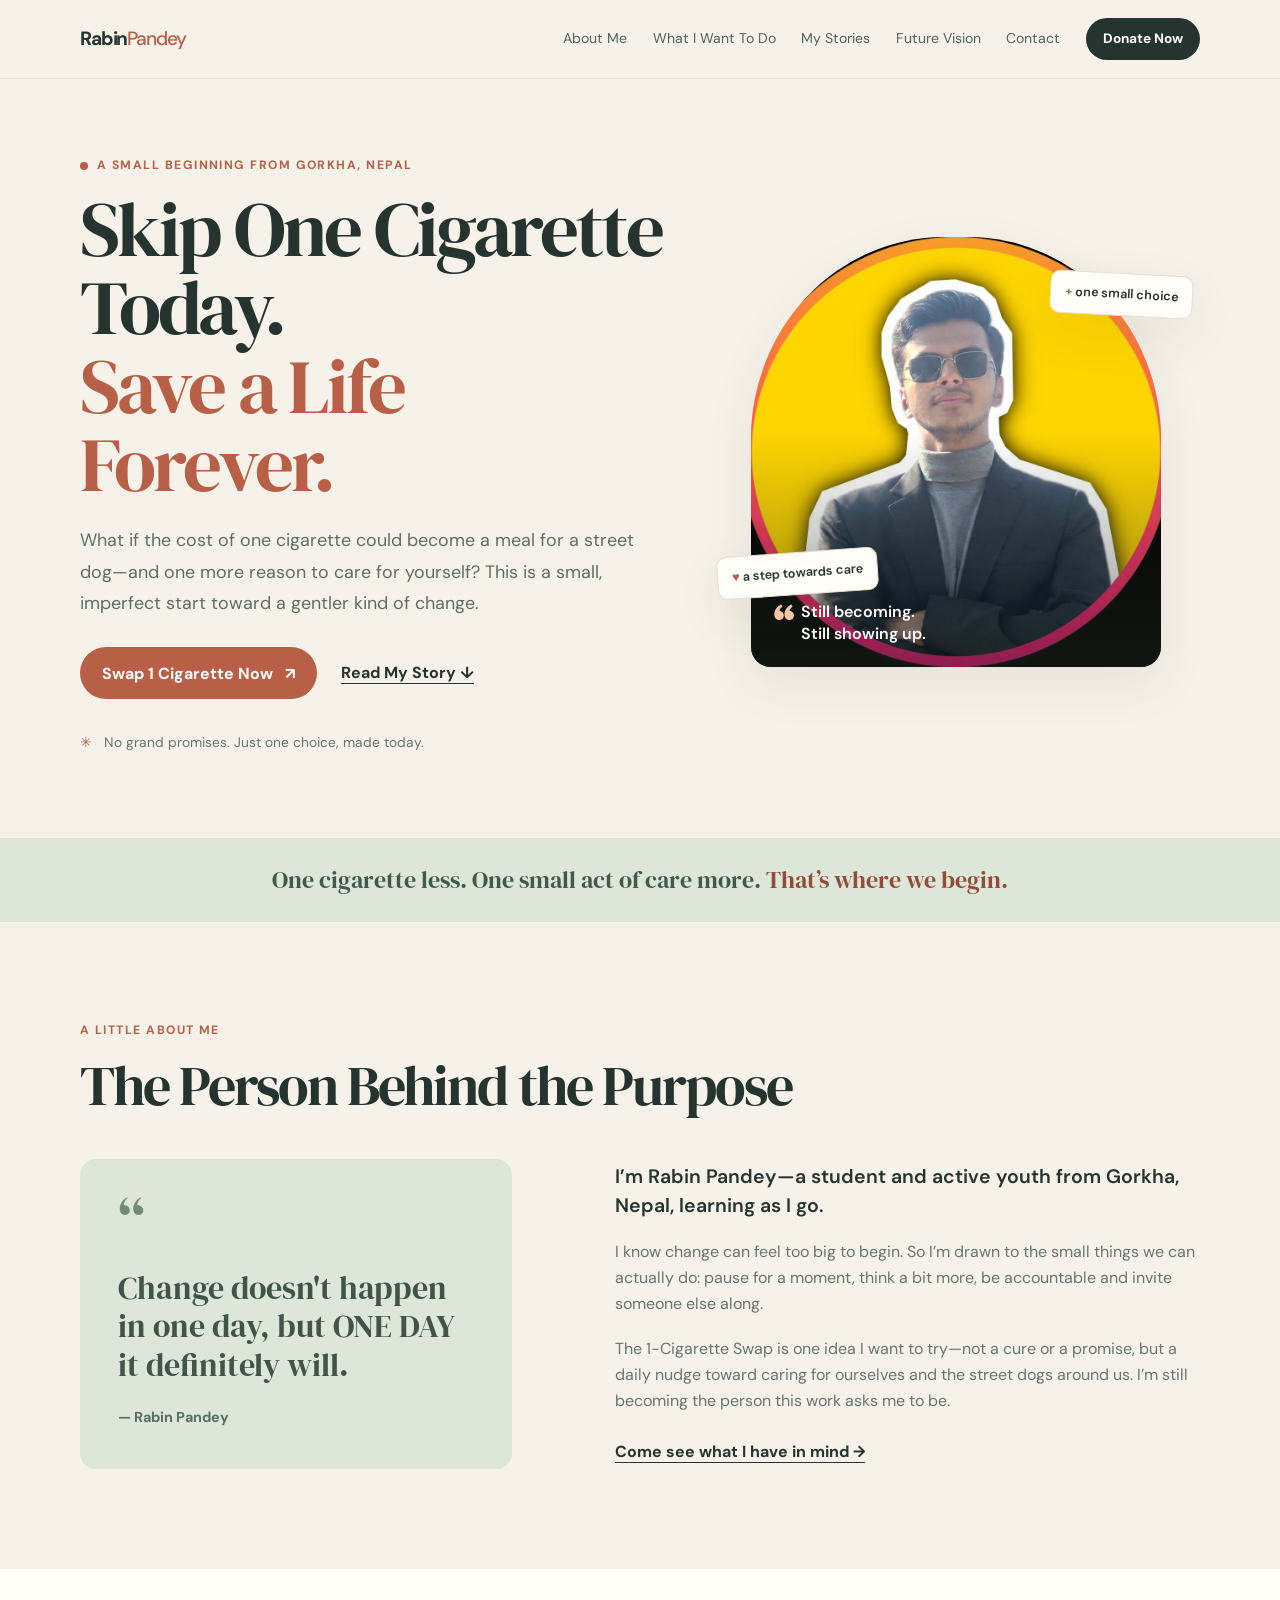
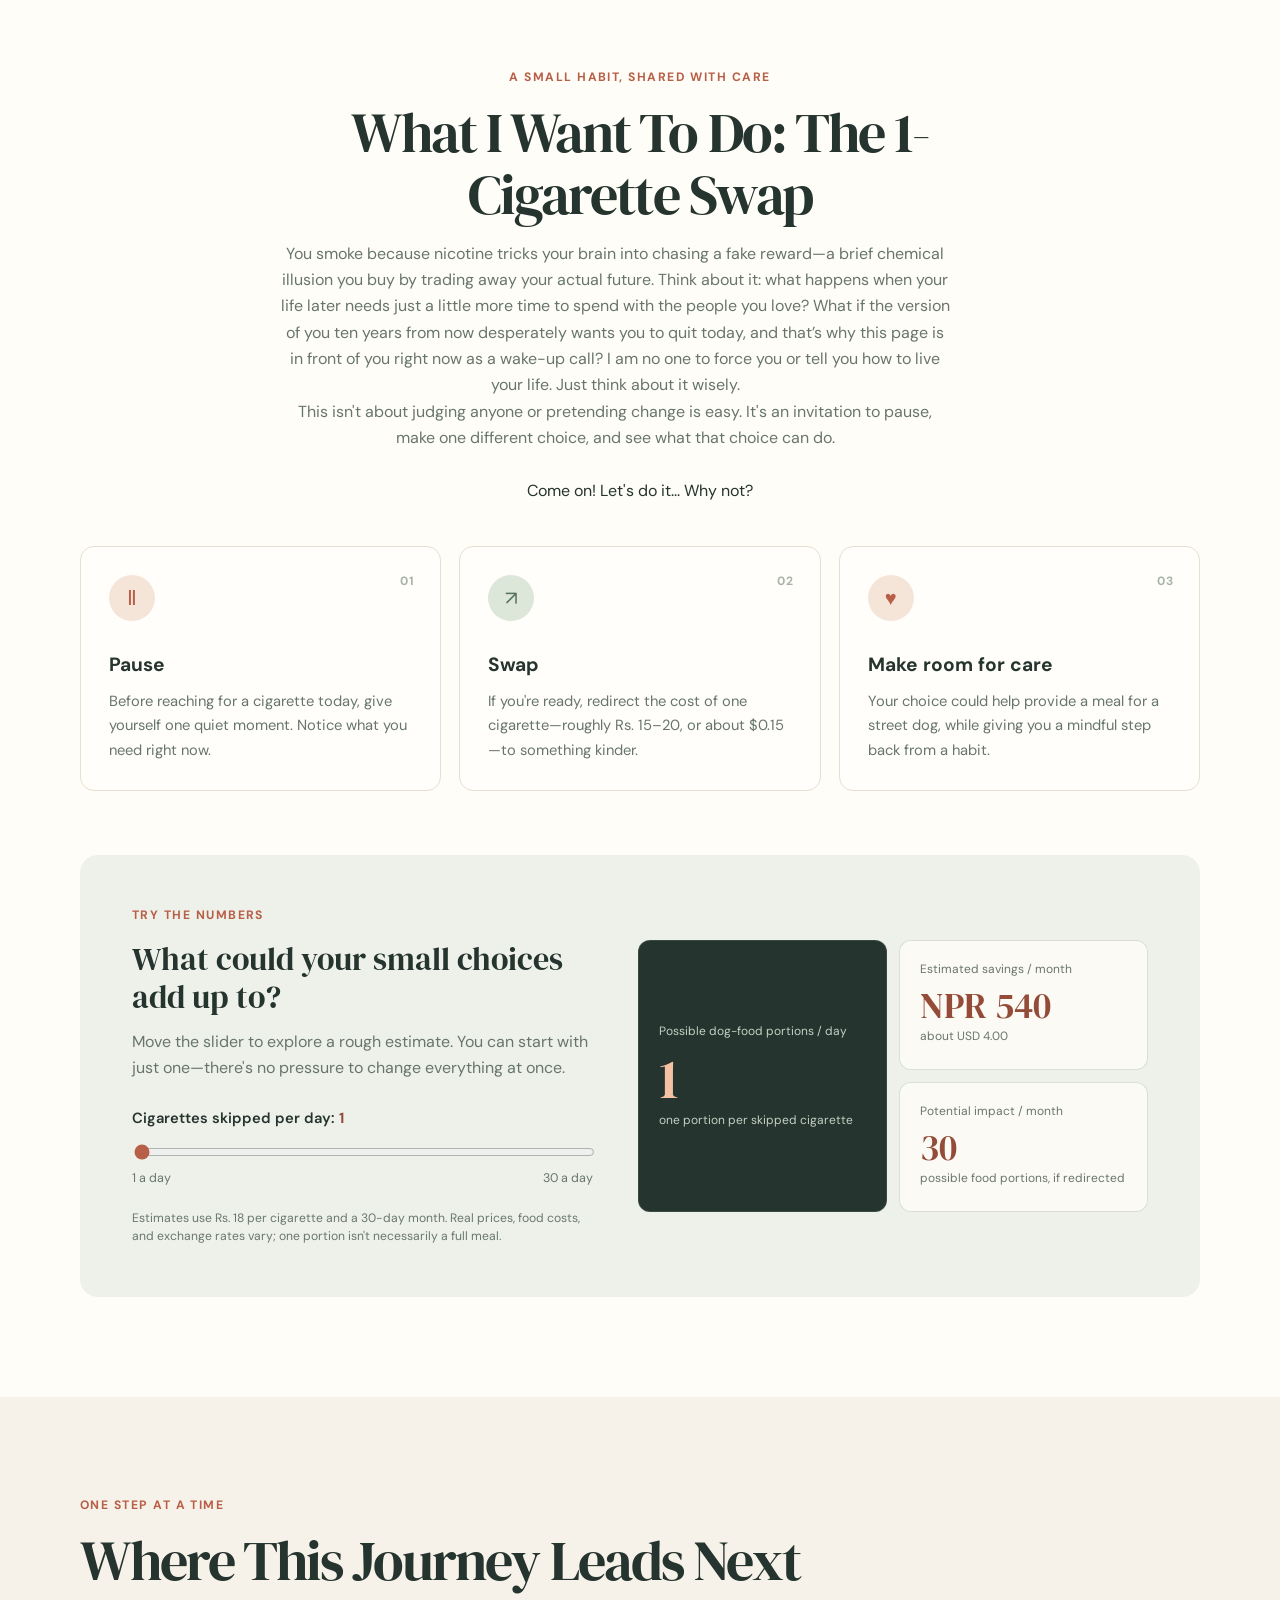
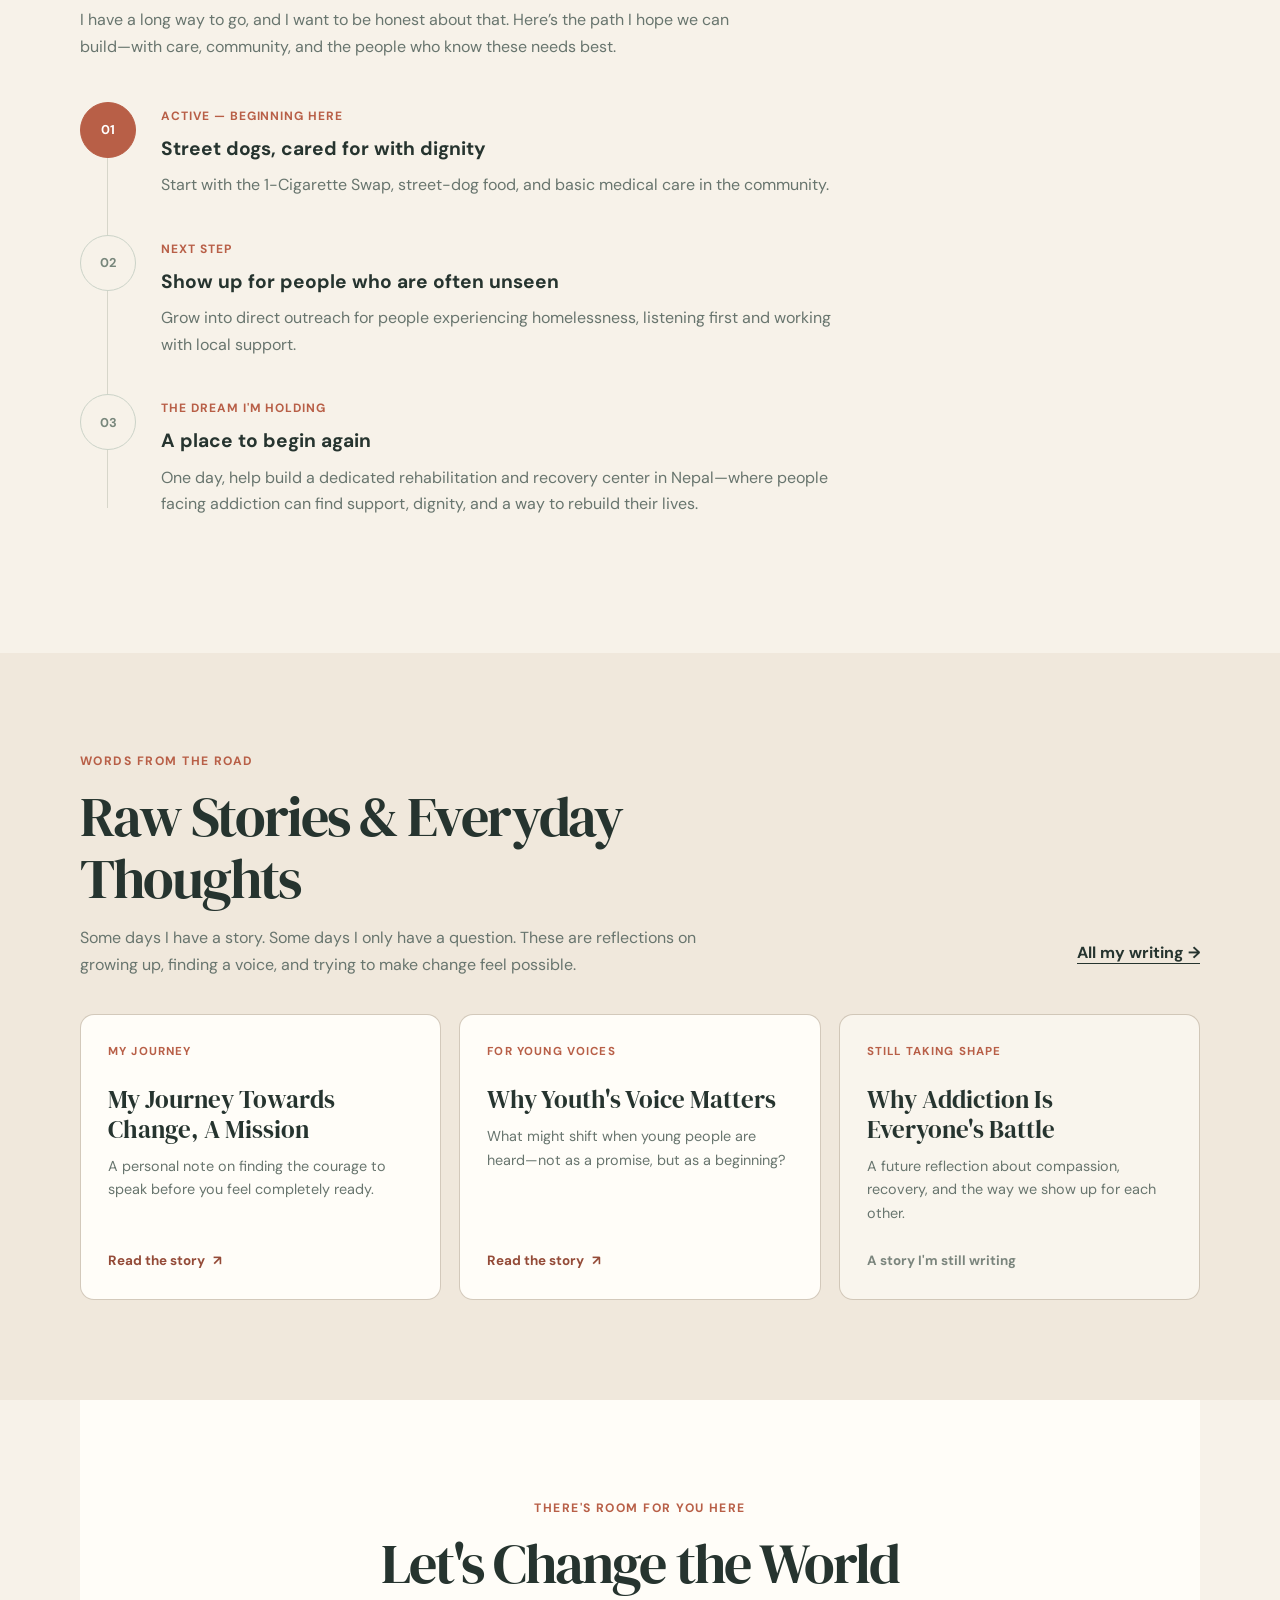
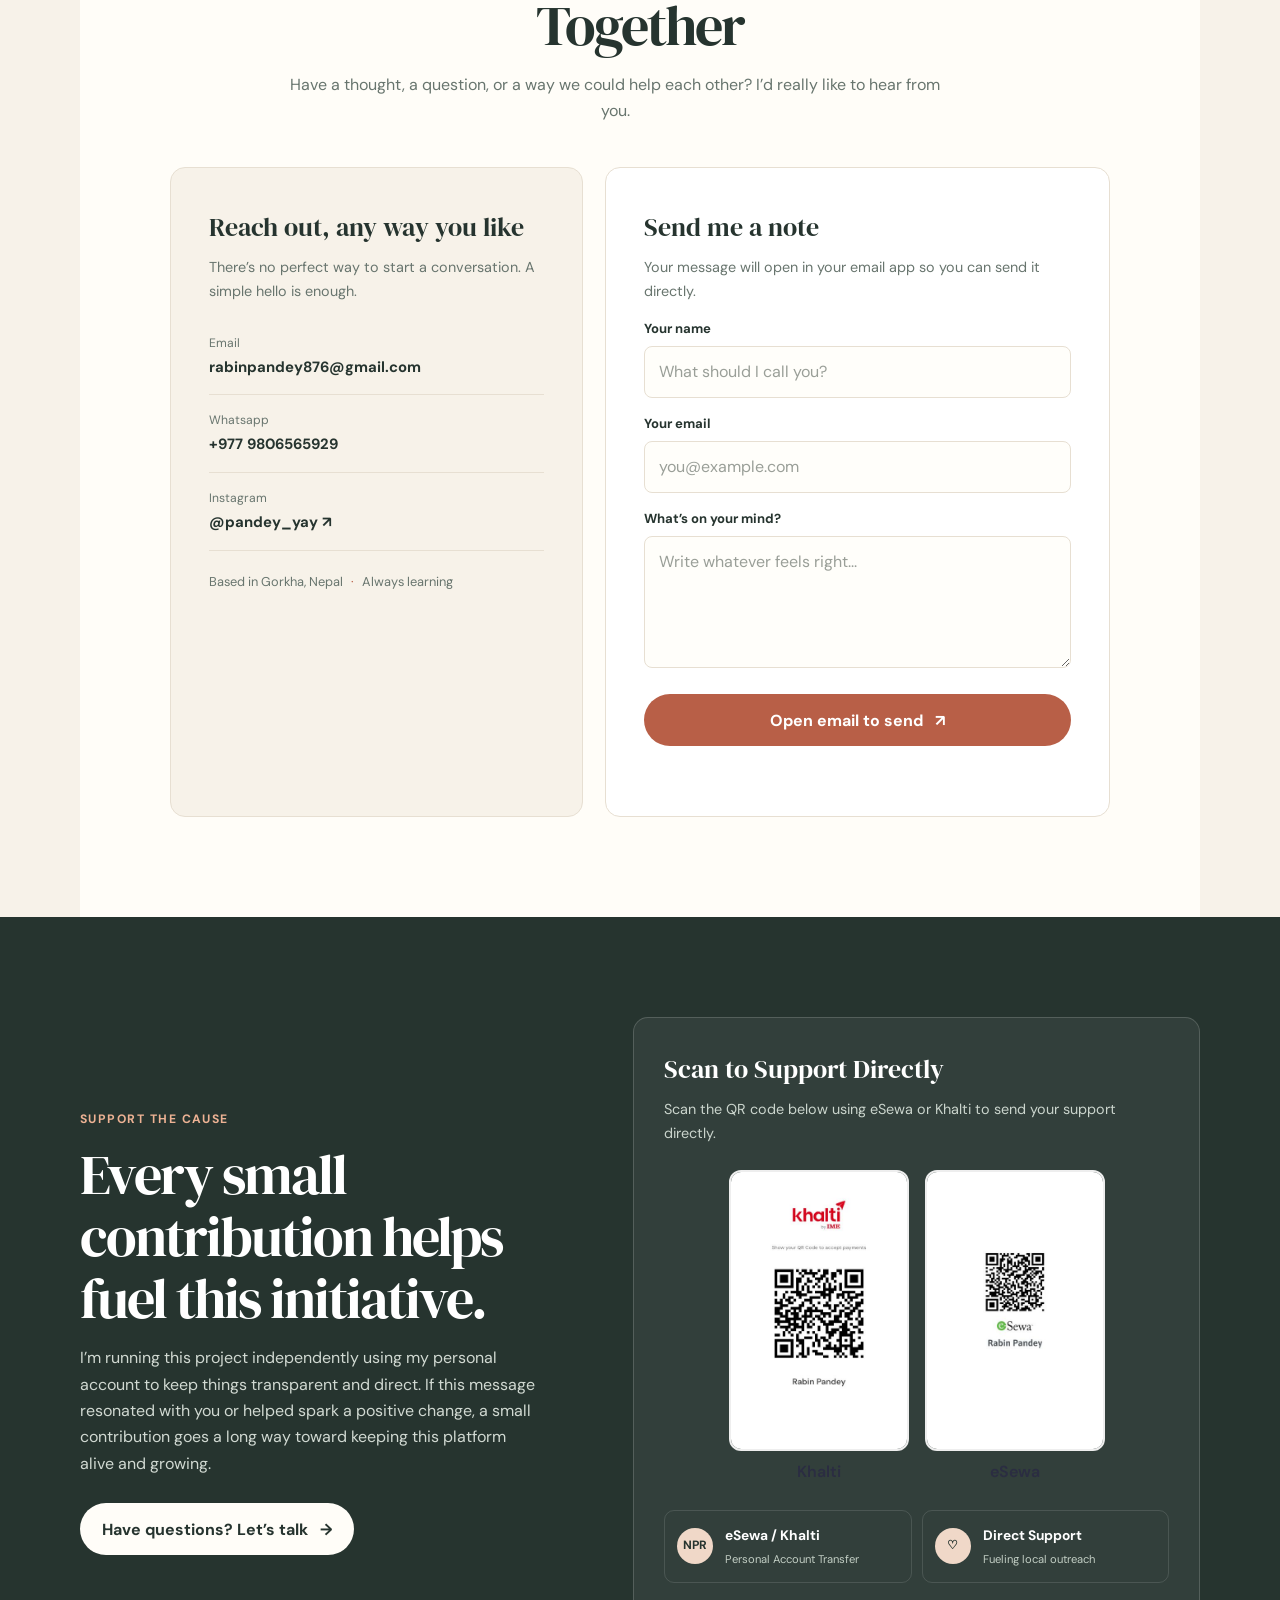
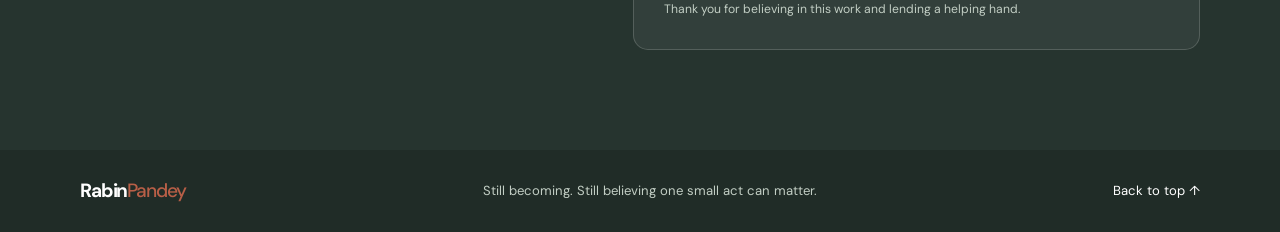
==== commit b6dd8be3: "fix" ====
--- a/index.html
+++ b/index.html
@@ -4,7 +4,7 @@
   <meta charset="UTF-8" />
   <meta name="viewport" content="width=device-width, initial-scale=1.0" />
   <meta name="theme-color" content="#f7f2e9" />
-  <title>Activistbecoming — Small steps, a kinder world</title>
+  <title>RabinPandey — Small steps, a kinder world</title>
   <meta name="description" content="Rabin Pandey is an activist and storyteller from Gorkha, Nepal. Join the 1-Cigarette Swap and turn one small daily choice into care for street dogs and yourself." />
   <link rel="preconnect" href="https://fonts.googleapis.com" />
   <link rel="preconnect" href="https://fonts.gstatic.com" crossorigin />
@@ -16,7 +16,7 @@
   <a class="skip-link" href="#main">Skip to the good part</a>
   <header class="site-header">
     <div class="nav-wrap">
-      <a class="brand" href="#home" aria-label="Activistbecoming home">Activist<span>becoming</span></a>
+      <a class="brand" href="#home" aria-label="Activistbecoming home">Rabin<span>Pandey</span></a>
       <button class="menu-toggle" type="button" aria-expanded="false" aria-controls="site-nav" aria-label="Open navigation">
         <span></span><span></span>
       </button>
@@ -48,8 +48,8 @@
           <img src="images/myprofile.jpeg" alt="Rabin Pandey, activist and storyteller from Gorkha, Nepal" />
           <div class="photo-caption"><span class="caption-mark">“</span><span>Still becoming.<br />Still showing up.</span></div>
         </div>
-        <div class="floating-note note-one"><span>01</span> one small choice</div>
-        <div class="floating-note note-two"><span aria-hidden="true">♥</span> more room for care</div>
+        <div class="floating-note note-one"><span>+</span> one small choice</div>
+        <div class="floating-note note-two"><span aria-hidden="true">♥</span> a step towards care</div>
       </div>
     </section>
 
@@ -69,8 +69,8 @@
           <cite>— Rabin Pandey</cite>
         </blockquote>
         <div class="about-copy">
-          <p class="lead-copy">I’m Rabin Pandey—an activist and storyteller from Gorkha, Nepal, learning as I go.</p>
-          <p>I know change can feel too big to begin. So I’m drawn to the small things we can actually do: pause for a moment, spend a little more thoughtfully, tell the truth about what we’re facing, and invite someone else along.</p>
+          <p class="lead-copy">I’m Rabin Pandey—a student and active youth from Gorkha, Nepal, learning as I go.</p>
+          <p>I know change can feel too big to begin. So I’m drawn to the small things we can actually do: pause for a moment, think a bit more, be accountable and invite someone else along.</p>
           <p>The 1-Cigarette Swap is one idea I want to try—not a cure or a promise, but a daily nudge toward caring for ourselves and the street dogs around us. I’m still becoming the person this work asks me to be.</p>
           <a class="text-link" href="#campaign">Come see what I have in mind <span aria-hidden="true">→</span></a>
         </div>
@@ -82,7 +82,11 @@
         <div class="section-heading section-heading-center">
           <p class="eyebrow">A small habit, shared with care</p>
           <h2 id="campaign-title">What I Want To Do: The 1-Cigarette Swap</h2>
-          <p class="section-intro">This isn't about judging anyone or pretending change is easy. It's an invitation to pause, make one different choice, and see what that choice can do.</p>
+          <p class="section-intro">You smoke because nicotine tricks your brain into chasing a fake reward—a brief chemical illusion you buy by trading away your actual future.
+            Think about it: what happens when your life later needs just a little more time to spend with the people you love? What if the version of you ten years from now desperately wants you to quit today, and that’s why this page is in front of you right now as a wake-up call?
+            I am no one to force you or tell you how to live your life. Just think about it wisely.
+            <br>This isn't about judging anyone or pretending change is easy. It's an invitation to pause, make one different choice, and see what that choice can do.</p>
+            <br>Come on! Let's do it... Why not?
         </div>
         <div class="steps-grid">
           <article class="step-card">
@@ -214,7 +218,7 @@
           <h3>Reach out, any way you like</h3>
           <p>There’s no perfect way to start a conversation. A simple hello is enough.</p>
           <a class="contact-detail" href="mailto:rabinpandey876@gmail.com"><span>Email</span><strong>rabinpandey876@gmail.com</strong></a>
-          <a class="contact-detail" href="tel:+9779806565929"><span>Call or message</span><strong>+977 9806565929</strong></a>
+          <a class="contact-detail" href="https://wa.me/9779806565929" target="_blank" rel="noopener noreferrer"><span>Whatsapp</span><strong>+977 9806565929</strong></a>
           <a class="contact-detail" href="https://instagram.com/pandey_yay" target="_blank" rel="noopener noreferrer"><span>Instagram</span><strong>@pandey_yay ↗</strong></a>
           <div class="contact-note">Based in Gorkha, Nepal <span aria-hidden="true">·</span> Always learning</div>
         </div>
@@ -236,21 +240,35 @@
     <section class="donate-section section-pad" id="donate" aria-labelledby="donate-title">
       <div class="section-wrap donate-wrap">
         <div class="donate-copy">
-          <p class="eyebrow">If you’d like to help</p>
-          <h2 id="donate-title">A little support can travel a long way.</h2>
-          <p>For now, the best way to help is to share the idea, start your own swap, or get in touch. I’m preparing verified payment details before accepting donations—your trust matters more than a quick button.</p>
-          <a class="button button-light" href="#contact">Talk with me about supporting this <span aria-hidden="true">→</span></a>
+          <p class="eyebrow">Support the Cause</p>
+          <h2 id="donate-title">Every small contribution helps fuel this initiative.</h2>
+          <p>I’m running this project independently using my personal account to keep things transparent and direct. If this message resonated with you or helped spark a positive change, a small contribution goes a long way toward keeping this platform alive and growing.</p>
+          <a class="button button-light" href="#contact">Have questions? Let’s talk <span aria-hidden="true">→</span></a>
         </div>
         <div class="payment-panel">
-          <h3>Ways to give, coming soon</h3>
-          <p>I’ll add working QR codes and verified links here once the accounts are ready.</p>
-          <div class="payment-options" aria-label="Payment methods planned">
-            <div class="payment-option"><span class="payment-symbol">NPR</span><span>eSewa<small>Verified QR to come</small></span></div>
-            <div class="payment-option"><span class="payment-symbol">K</span><span>Khalti<small>Verified QR to come</small></span></div>
-            <div class="payment-option"><span class="payment-symbol">F</span><span>Fonepay<small>Verified QR to come</small></span></div>
-            <div class="payment-option"><span class="payment-symbol">♡</span><span>Ko-fi / Buy Me a Coffee<small>Support link to come</small></span></div>
-          </div>
-          <p class="payment-footnote">No payment is collected on this page yet.</p>
+          <h3>Scan to Support Directly</h3>
+          <p>Scan the QR code below using eSewa or Khalti to send your support directly.</p>
+          
+          <div class="qr-container" style="display: flex; justify-content: center; gap: 1rem; flex-wrap: wrap; text-align: center; margin: 1.5rem 0;">
+            <figure style="margin: 0;">
+              <a href="images/1.jpg" target="_blank" rel="noopener noreferrer" aria-label="Open Khalti QR code in full size">
+                <img src="images/1.jpg" alt="Khalti QR code" style="max-width: 180px; width: 100%; height: auto; border-radius: 12px; border: 2px solid #eee; cursor: zoom-in;" />
+              </a>
+              <figcaption style="margin-top: 0.5rem; font-weight: 600; color: #2b2d42;">Khalti</figcaption>
+            </figure>
+            <figure style="margin: 0;">
+              <a href="images/2.jpg" target="_blank" rel="noopener noreferrer" aria-label="Open eSewa QR code in full size">
+                <img src="images/2.jpg" alt="eSewa QR code" style="max-width: 180px; width: 100%; height: auto; border-radius: 12px; border: 2px solid #eee; cursor: zoom-in;" />
+              </a>
+              <figcaption style="margin-top: 0.5rem; font-weight: 600; color: #2b2d42;">eSewa</figcaption>
+            </figure>
+          </div>
+
+          <div class="payment-options" aria-label="Payment methods available">
+            <div class="payment-option"><span class="payment-symbol">NPR</span><span>eSewa / Khalti<small>Personal Account Transfer</small></span></div>
+            <div class="payment-option"><span class="payment-symbol">♡</span><span>Direct Support<small>Fueling local outreach</small></span></div>
+          </div>
+          <p class="payment-footnote">Thank you for believing in this work and lending a helping hand.</p>
         </div>
       </div>
     </section>
@@ -258,7 +276,7 @@
 
   <footer class="site-footer">
     <div class="section-wrap footer-inner">
-      <a class="brand" href="#home">Activist<span>becoming</span></a>
+      <a class="brand" href="#home">Rabin<span>Pandey</span></a>
       <p>Still becoming. Still believing one small act can matter.</p>
       <a href="#home" class="back-top">Back to top ↑</a>
     </div>
